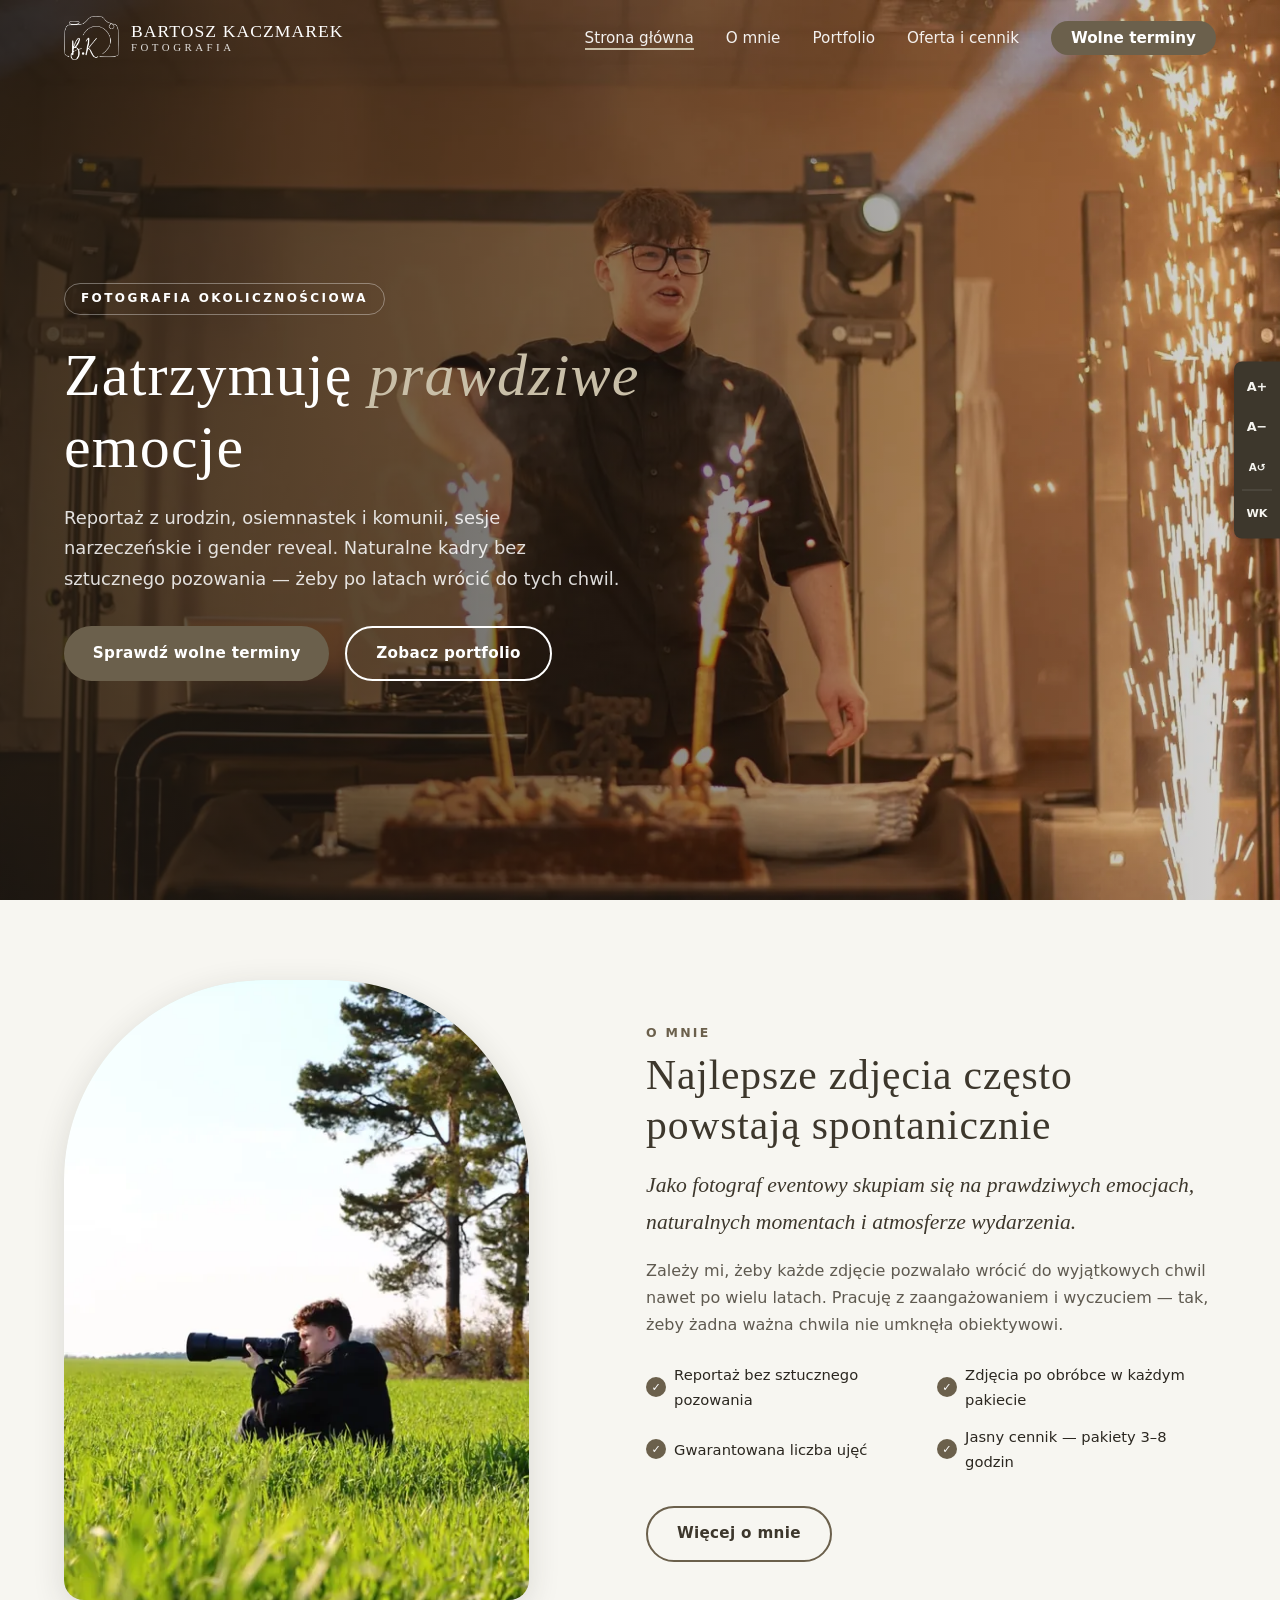
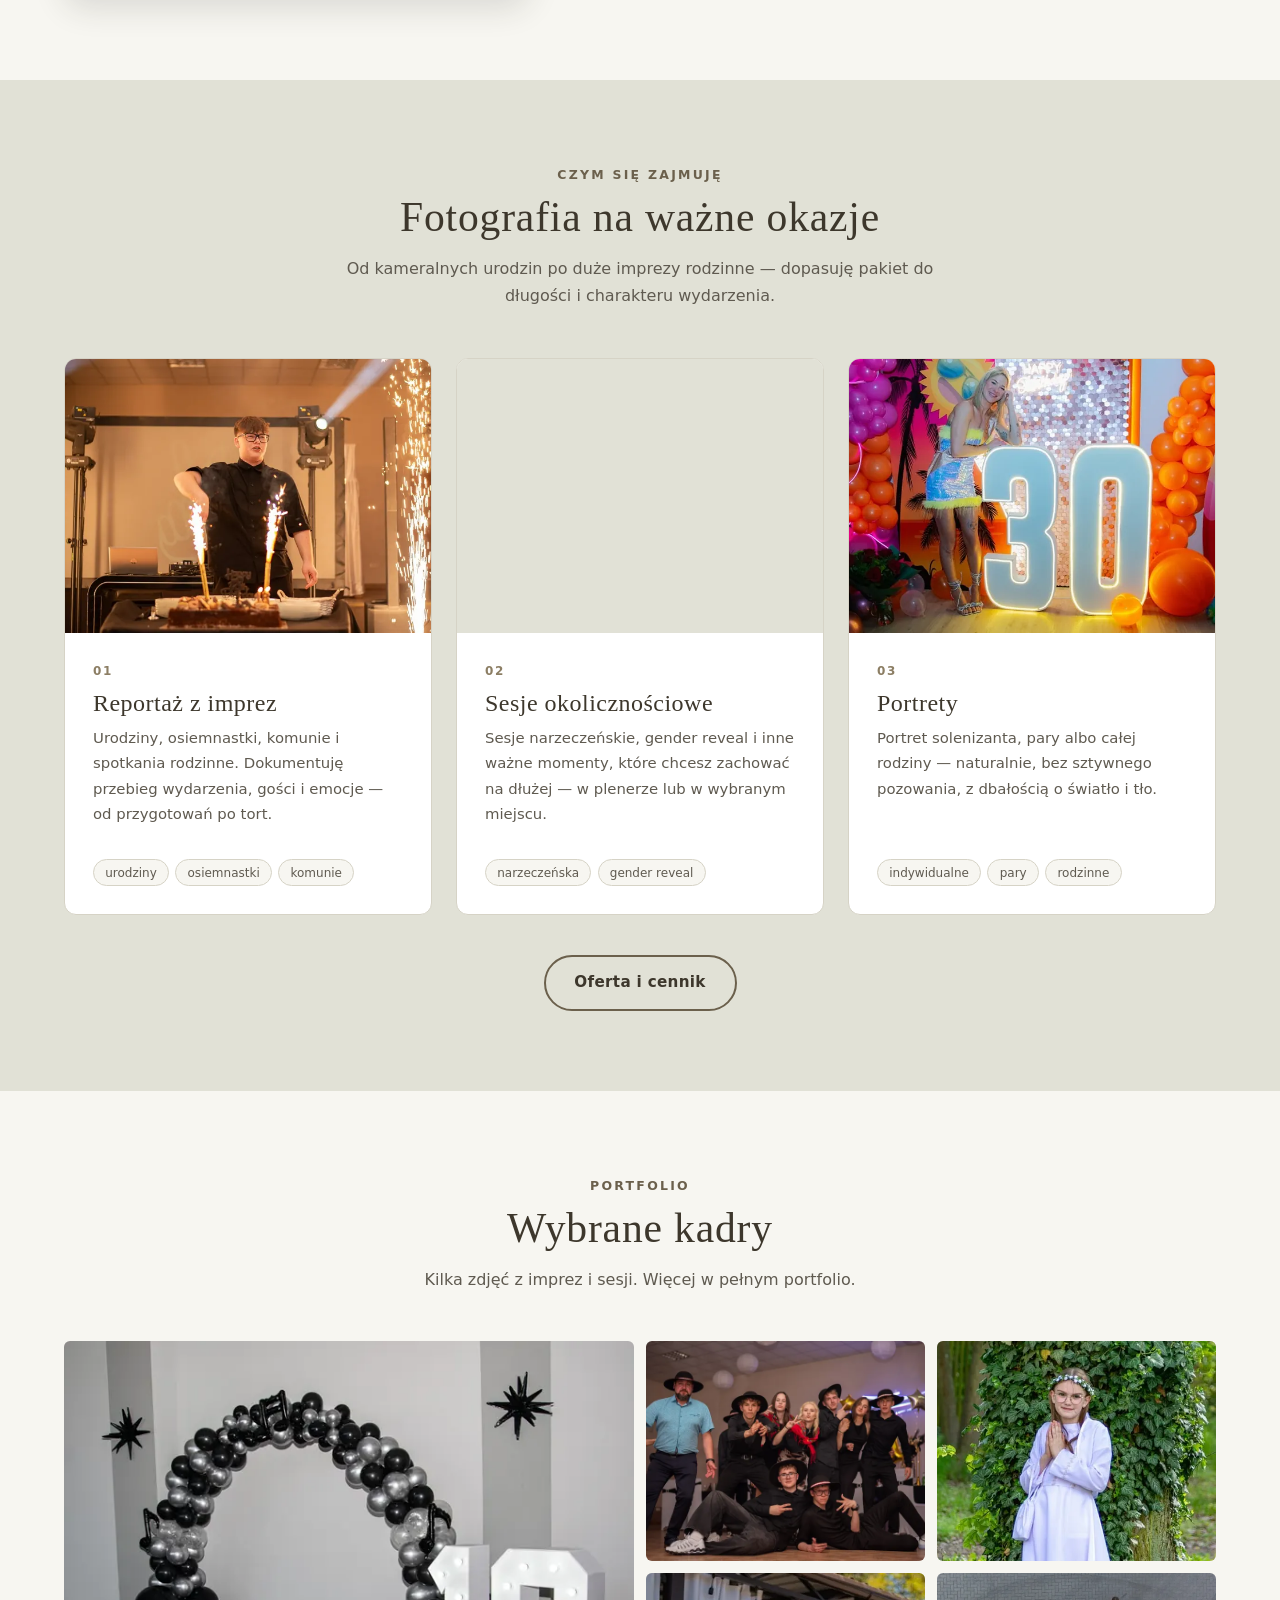
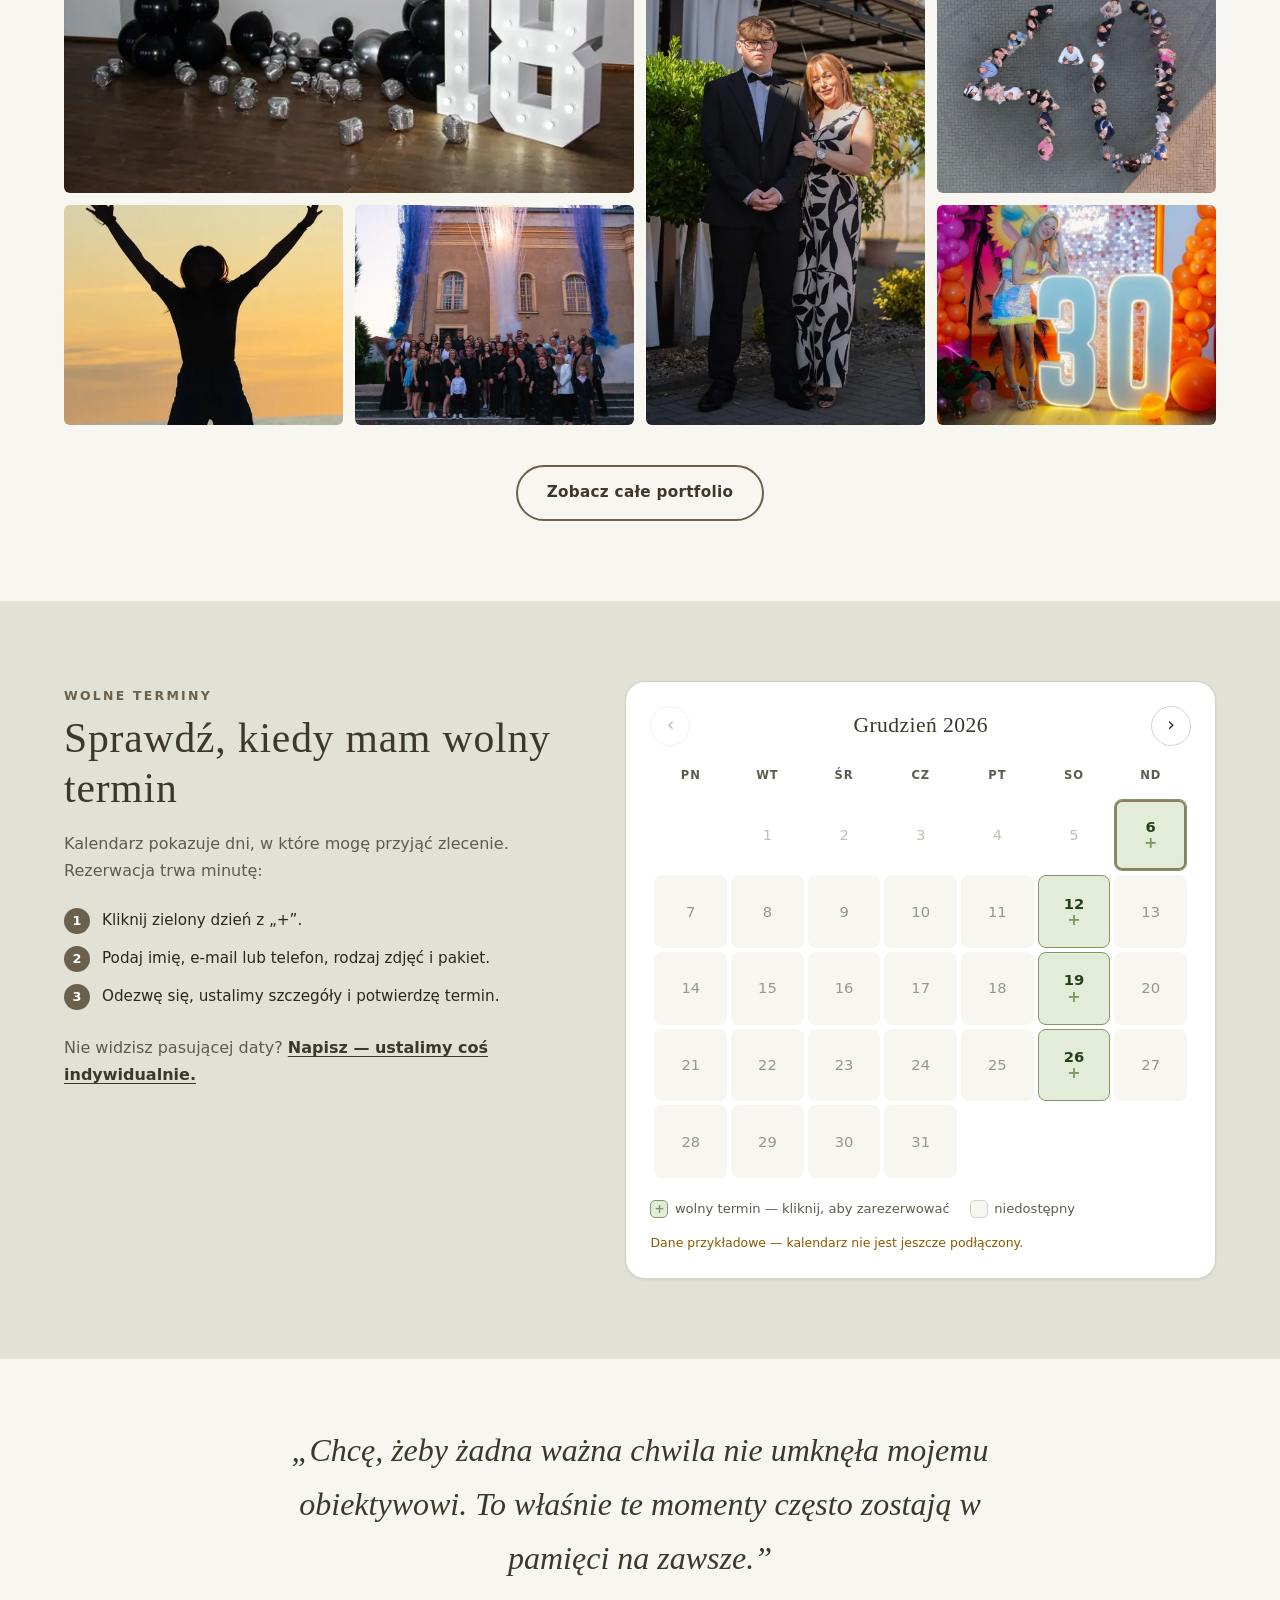
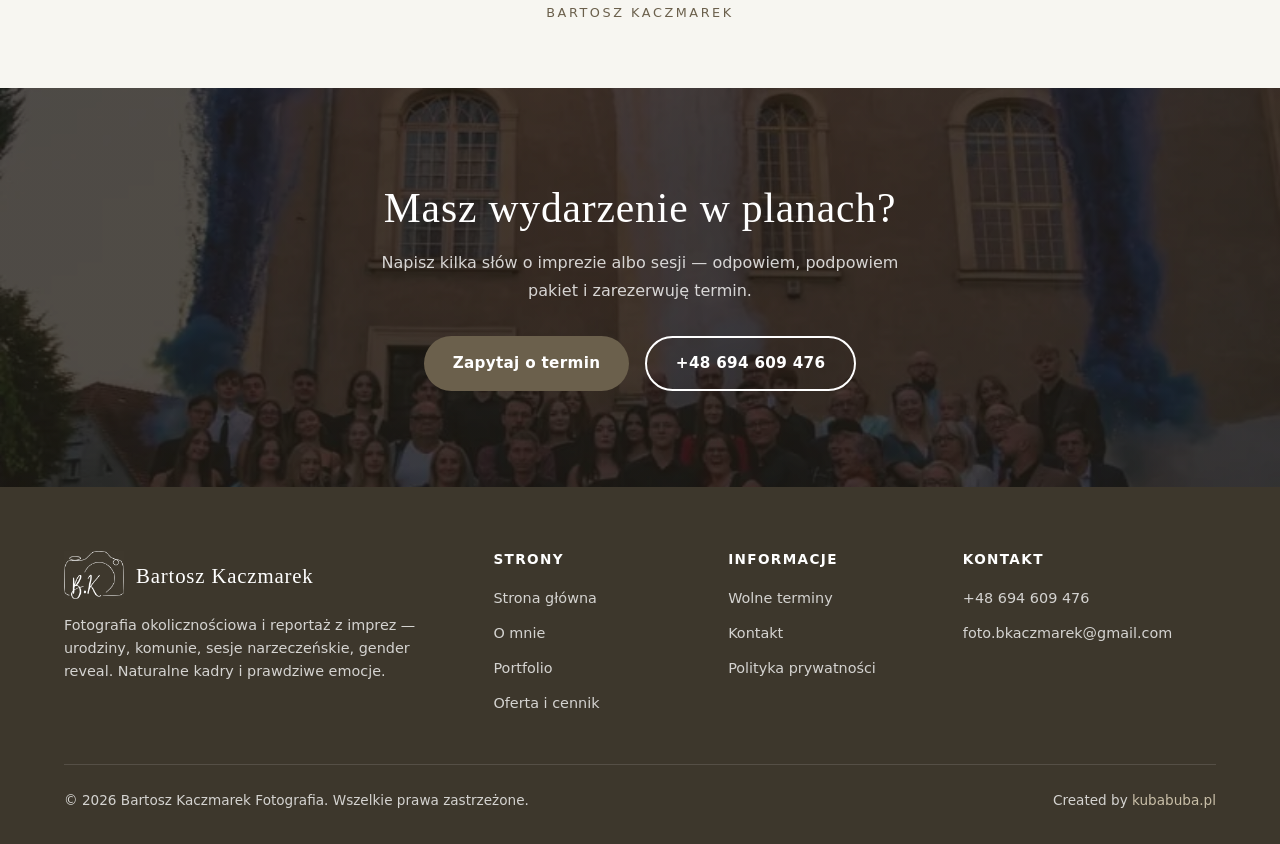
==== index.html @ b48b7364 "feat: strona Bartosz Kaczmarek Fotografia z kalendarzem wolnych terminów - strony: główna, o mnie, p" ====
<!DOCTYPE html>
<html lang="pl">
<head>
  <meta charset="UTF-8">
  <meta name="viewport" content="width=device-width, initial-scale=1.0">
  <title>Bartosz Kaczmarek Fotografia — reportaż z imprez i sesje okolicznościowe</title>
  <meta name="description" content="Fotograf eventowy: reportaż z urodzin, osiemnastek i komunii, sesje narzeczeńskie i gender reveal. Sprawdź wolne terminy i zarezerwuj online.">
  <meta property="og:title" content="Bartosz Kaczmarek Fotografia">
  <meta property="og:description" content="Reportaż z imprez okolicznościowych i sesje zdjęciowe. Naturalne kadry i prawdziwe emocje.">
  <meta property="og:type" content="website">
  <meta property="og:locale" content="pl_PL">
  <!-- TODO po ustaleniu domeny: og:url, og:image (adres bezwzględny do assets/img/og-image.jpg), canonical -->
  <meta name="theme-color" content="#3d372c">
  <link rel="icon" type="image/png" href="favicon.png">
  <link rel="apple-touch-icon" href="apple-touch-icon.png">
  <link rel="preload" as="image" href="assets/img/hero.webp" fetchpriority="high">
  <link rel="stylesheet" href="assets/css/style.css">
  <script type="application/ld+json">
  {
    "@context": "https://schema.org",
    "@type": "LocalBusiness",
    "name": "Bartosz Kaczmarek Fotografia",
    "description": "Fotografia okolicznościowa: reportaż z imprez (urodziny, osiemnastki, komunie), sesje narzeczeńskie, gender reveal, portrety.",
    "telephone": "+48694609476",
    "email": "foto.bkaczmarek@gmail.com",
    "priceRange": "300–850 zł",
    "currenciesAccepted": "PLN"
  }
  </script>
</head>
<body data-page="home">

  <!-- Header (injected by components.js) -->
  <div id="header-placeholder"></div>

  <main id="main">

    <!-- ── HERO ──────────────────────────────────────────── -->
    <section id="hero">
      <div class="hero-bg">
        <img src="assets/img/hero.webp" alt="" width="1599" height="1067" fetchpriority="high">
      </div>
      <div class="container">
        <div class="hero-inner">
          <span class="hero-label">Fotografia okolicznościowa</span>
          <h1>Zatrzymuję <em>prawdziwe</em> emocje</h1>
          <p>Reportaż z urodzin, osiemnastek i komunii, sesje narzeczeńskie i gender reveal. Naturalne kadry bez sztucznego pozowania — żeby po latach wrócić do tych chwil.</p>
          <div class="hero-actions">
            <a href="#terminy" class="btn btn-primary">Sprawdź wolne terminy</a>
            <a href="portfolio.html" class="btn btn-outline">Zobacz portfolio</a>
          </div>
        </div>
      </div>
    </section>

    <!-- ── ABOUT PREVIEW ─────────────────────────────────── -->
    <section id="about-preview">
      <div class="container">
        <div class="about-grid">
          <div class="about-image reveal-left">
            <img src="assets/img/portfolio/fotograf-w-plenerze-sm.webp" alt="Fotograf z aparatem podczas zdjęć w plenerze" width="480" height="720" loading="lazy">
          </div>
          <div class="about-content reveal-right">
            <span class="label">O mnie</span>
            <h2>Najlepsze zdjęcia często powstają spontanicznie</h2>
            <p class="lead">Jako fotograf eventowy skupiam się na prawdziwych emocjach, naturalnych momentach i atmosferze wydarzenia.</p>
            <p>Zależy mi, żeby każde zdjęcie pozwalało wrócić do wyjątkowych chwil nawet po wielu latach. Pracuję z zaangażowaniem i wyczuciem — tak, żeby żadna ważna chwila nie umknęła obiektywowi.</p>
            <div class="about-features">
              <span class="about-feature">Reportaż bez sztucznego pozowania</span>
              <span class="about-feature">Zdjęcia po obróbce w każdym pakiecie</span>
              <span class="about-feature">Gwarantowana liczba ujęć</span>
              <span class="about-feature">Jasny cennik — pakiety 3–8 godzin</span>
            </div>
            <a href="o-mnie.html" class="btn btn-outline-dark">Więcej o mnie</a>
          </div>
        </div>
      </div>
    </section>

    <!-- ── SERVICES ──────────────────────────────────────── -->
    <section id="services-preview" class="alt">
      <div class="container">
        <div class="section-header reveal">
          <span class="label">Czym się zajmuję</span>
          <h2>Fotografia na ważne okazje</h2>
          <p>Od kameralnych urodzin po duże imprezy rodzinne — dopasuję pakiet do długości i charakteru wydarzenia.</p>
        </div>
        <div class="services-grid">
          <article class="service-card reveal" data-delay="0">
            <div class="service-photo"><img src="assets/img/portfolio/tort-fontanny-sm.webp" alt="Wniesienie tortu z zimnymi ogniami podczas przyjęcia" width="720" height="480" loading="lazy"></div>
            <div class="service-body">
              <div class="service-num">01</div>
              <h3>Reportaż z imprez</h3>
              <p>Urodziny, osiemnastki, komunie i spotkania rodzinne. Dokumentuję przebieg wydarzenia, gości i emocje — od przygotowań po tort.</p>
              <ul class="service-tags"><li>urodziny</li><li>osiemnastki</li><li>komunie</li></ul>
            </div>
          </article>
          <article class="service-card reveal" data-delay="100">
            <!-- TODO: zdjęcie do „Sesji okolicznościowych” — Kuba poprosi Bartka o inne ujęcie -->
            <div class="service-photo service-photo--empty" aria-hidden="true"></div>
            <div class="service-body">
              <div class="service-num">02</div>
              <h3>Sesje okolicznościowe</h3>
              <p>Sesje narzeczeńskie, gender reveal i inne ważne momenty, które chcesz zachować na dłużej — w plenerze lub w wybranym miejscu.</p>
              <ul class="service-tags"><li>narzeczeńska</li><li>gender reveal</li></ul>
            </div>
          </article>
          <article class="service-card reveal" data-delay="200">
            <div class="service-photo"><img src="assets/img/portfolio/trzydziestka-portret-sm.webp" alt="Kobieta pozuje przy dekoracji z napisem 30" width="720" height="480" loading="lazy"></div>
            <div class="service-body">
              <div class="service-num">03</div>
              <h3>Portrety</h3>
              <p>Portret solenizanta, pary albo całej rodziny — naturalnie, bez sztywnego pozowania, z dbałością o światło i tło.</p>
              <ul class="service-tags"><li>indywidualne</li><li>pary</li><li>rodzinne</li></ul>
            </div>
          </article>
        </div>
        <div style="text-align:center; margin-top:2.5rem;">
          <a href="oferta.html" class="btn btn-outline-dark">Oferta i cennik</a>
        </div>
      </div>
    </section>

    <!-- ── PORTFOLIO PREVIEW ─────────────────────────────── -->
    <section id="portfolio-preview">
      <div class="container">
        <div class="section-header reveal">
          <span class="label">Portfolio</span>
          <h2>Wybrane kadry</h2>
          <p>Kilka zdjęć z imprez i sesji. Więcej w pełnym portfolio.</p>
        </div>
        <div class="portfolio-mosaic reveal">
          <a href="portfolio.html#wydarzenia"><img src="assets/img/portfolio/osiemnastka-dekoracje-sm.webp" alt="Dekoracja balonowa i podświetlany napis 18 na osiemnastce" width="720" height="480" loading="lazy"></a>
          <a href="portfolio.html#wydarzenia"><img src="assets/img/portfolio/impreza-tematyczna-sm.webp" alt="Goście w kapeluszach na imprezie tematycznej" width="720" height="480" loading="lazy"></a>
          <a href="portfolio.html#portrety"><img src="assets/img/portfolio/komunia-portret-sm.webp" alt="Dziewczynka w stroju komunijnym na tle bluszczu" width="480" height="720" loading="lazy" class="img-top"></a>
          <a href="portfolio.html#portrety"><img src="assets/img/portfolio/para-portret-sm.webp" alt="Para w eleganckich strojach" width="481" height="720" loading="lazy" class="img-top"></a>
          <a href="portfolio.html#z-gory"><img src="assets/img/portfolio/czterdziestka-z-gory-sm.webp" alt="Goście ułożeni w liczbę 40, zdjęcie z góry" width="720" height="576" loading="lazy"></a>
          <a href="portfolio.html#plener"><img src="assets/img/portfolio/plener-zachod-slonca-sm.webp" alt="Sylwetka na plaży o zachodzie słońca" width="480" height="720" loading="lazy" class="img-top"></a>
          <a href="portfolio.html#wydarzenia"><img src="assets/img/portfolio/zdjecie-grupowe-sm.webp" alt="Zdjęcie grupowe gości przed budynkiem" width="720" height="576" loading="lazy"></a>
          <a href="portfolio.html#portrety"><img src="assets/img/portfolio/trzydziestka-portret-sm.webp" alt="Solenizantka przy dekoracji z napisem 30" width="720" height="480" loading="lazy"></a>
        </div>
        <div style="text-align:center; margin-top:2.5rem;">
          <a href="portfolio.html" class="btn btn-outline-dark">Zobacz całe portfolio</a>
        </div>
      </div>
    </section>

    <!-- ── AVAILABILITY ──────────────────────────────────── -->
    <section id="terminy" class="alt">
      <div class="container">
        <div class="availability-grid">
          <div class="availability-info reveal-left">
            <span class="label">Wolne terminy</span>
            <h2>Sprawdź, kiedy mam wolny termin</h2>
            <p>Kalendarz pokazuje dni, w które mogę przyjąć zlecenie. Rezerwacja trwa minutę:</p>
            <ol class="availability-steps">
              <li>Kliknij zielony dzień z&nbsp;„+”.</li>
              <li>Podaj imię, e-mail lub telefon, rodzaj zdjęć i pakiet.</li>
              <li>Odezwę się, ustalimy szczegóły i potwierdzę termin.</li>
            </ol>
            <p>Nie widzisz pasującej daty? <a href="kontakt.html" data-booking class="text-link">Napisz — ustalimy coś indywidualnie.</a></p>
          </div>
          <div class="cal reveal-right" data-availability></div>
        </div>
      </div>
    </section>

    <!-- ── QUOTE ─────────────────────────────────────────── -->
    <section class="quote-band">
      <div class="container reveal">
        <blockquote>„Chcę, żeby żadna ważna chwila nie umknęła mojemu obiektywowi. To właśnie te momenty często zostają w pamięci na zawsze.”</blockquote>
        <cite>Bartosz Kaczmarek</cite>
      </div>
    </section>

    <!-- ── CTA ────────────────────────────────────────────── -->
    <section id="cta">
      <div class="container">
        <h2 class="reveal">Masz wydarzenie w planach?</h2>
        <p class="reveal">Napisz kilka słów o imprezie albo sesji — odpowiem, podpowiem pakiet i zarezerwuję termin.</p>
        <div class="cta-actions reveal">
          <a href="kontakt.html" class="btn btn-primary" data-booking>Zapytaj o termin</a>
          <a href="tel:+48694609476" class="btn btn-outline">+48 694 609 476</a>
        </div>
      </div>
    </section>

  </main>

  <!-- Footer (injected by components.js) -->
  <div id="footer-placeholder"></div>

  <script src="assets/js/components.js"></script>
  <script src="assets/js/main.js"></script>
  <script src="assets/js/calendar.js"></script>
  <script src="assets/js/booking.js"></script>
</body>
</html>
---- assets/css/style.css ----
/* ============================================================
   BARTOSZ KACZMAREK FOTOGRAFIA — Main Stylesheet
   Układ header/footer jak w Filar; kolory z logo (len + taupe)
   ============================================================ */

/* ── Custom Properties ───────────────────────────────────── */
:root {
  /* Brand colours (z logo: tło #E1E1D6, linia #8C7E64) */
  --color-primary:      #6b604c;
  --color-primary-dark: #3d372c;
  --color-accent:       #8c7e64;
  --color-accent-light: #c9bfa8;
  --color-text:         #2b2720;
  --color-text-light:   #5f5a50;
  --color-bg:           #f7f6f1;
  --color-bg-alt:       #e1e1d6;
  --color-border:       #d6d3c6;
  --color-white:        #ffffff;

  /* Calendar states */
  --cal-free:    #e3ecd9;
  --cal-free-bd: #7d9a62;

  /* Typography — bez zewnętrznych fontów */
  /* Tylko kroje z pełnymi polskimi znakami (Bodoni MT/Didot ich nie mają — litery z ogonkami
     wypadały z innego fontu). Palatino: Windows/macOS, dalej Georgia i systemowy szeryfowy. */
  --font-heading: 'Palatino Linotype', Palatino, 'Book Antiqua', Georgia, 'Noto Serif', serif;
  --font-body:    'Segoe UI', system-ui, -apple-system, sans-serif;
  --font-size-base: 1rem;
  --line-height:    1.7;

  /* Spacing */
  --section-pad: 5rem 0;
  --container-max: 1200px;
  --container-pad: 0 1.5rem;

  /* Shadows */
  --shadow-sm: 0 1px 3px rgba(43,39,32,.08);
  --shadow-md: 0 4px 16px rgba(43,39,32,.10);
  --shadow-lg: 0 8px 32px rgba(43,39,32,.14);

  /* Radius */
  --radius-sm: 6px;
  --radius-md: 12px;
  --radius-lg: 20px;

  /* Transitions */
  --transition: 0.25s ease;
}

/* ── Reset ───────────────────────────────────────────────── */
*, *::before, *::after { box-sizing: border-box; margin: 0; padding: 0; }

html { scroll-behavior: smooth; font-size: 16px; }

body {
  font-family: var(--font-body);
  font-size: var(--font-size-base);
  line-height: var(--line-height);
  color: var(--color-text);
  background: var(--color-bg);
  overflow-x: hidden;
}

/* Animacje wejścia (reveal-left/right) nie mogą poszerzać strony na telefonach */
main { overflow-x: clip; }

img { max-width: 100%; height: auto; display: block; }
a { color: inherit; text-decoration: none; }
ul, ol { list-style: none; }
button { cursor: pointer; border: none; background: none; font: inherit; color: inherit; }
input, textarea, select { font: inherit; }

:focus-visible { outline: 3px solid var(--color-accent); outline-offset: 3px; }

.skip-link {
  position: absolute; left: 1rem; top: -100px; z-index: 2000;
  background: var(--color-primary-dark); color: var(--color-white);
  padding: .5rem 1rem; border-radius: var(--radius-sm);
}
.skip-link:focus { top: 1rem; }

/* ── Typography ──────────────────────────────────────────── */
h1, h2, h3, h4, h5, h6 {
  font-family: var(--font-heading);
  line-height: 1.2;
  color: var(--color-primary-dark);
  font-weight: 500;
  letter-spacing: .02em;
}

h1 { font-size: clamp(2.1rem, 5.5vw, 3.75rem); }
h2 { font-size: clamp(1.7rem, 3.8vw, 2.6rem); }
h3 { font-size: clamp(1.2rem, 2.5vw, 1.5rem); }
h4 { font-size: 1.1rem; }

p { margin-bottom: 1rem; }
p:last-child { margin-bottom: 0; }

/* ── Container ───────────────────────────────────────────── */
.container {
  max-width: var(--container-max);
  width: 100%;
  margin: 0 auto;
  padding: var(--container-pad);
}

/* ── Section ─────────────────────────────────────────────── */
section { padding: var(--section-pad); }
section.alt { background: var(--color-bg-alt); }

.section-header {
  text-align: center;
  margin-bottom: 3rem;
}
.label,
.section-header .label {
  display: inline-block;
  font-size: .78rem;
  font-weight: 700;
  letter-spacing: .18em;
  text-transform: uppercase;
  color: var(--color-primary);
  margin-bottom: .5rem;
}
.section-header h2 { margin-bottom: .75rem; }
.section-header p {
  max-width: 620px;
  margin: 0 auto;
  color: var(--color-text-light);
}

/* ── Buttons ─────────────────────────────────────────────── */
.btn {
  display: inline-flex;
  align-items: center;
  gap: .5rem;
  padding: .8rem 1.8rem;
  border-radius: 50px;
  font-weight: 600;
  font-size: .95rem;
  letter-spacing: .02em;
  transition: background var(--transition), color var(--transition),
              transform var(--transition), box-shadow var(--transition);
}
.btn:hover { transform: translateY(-2px); box-shadow: var(--shadow-md); }
.btn:active { transform: translateY(0); }

.btn-primary {
  background: var(--color-primary);
  color: var(--color-white);
}
.btn-primary:hover { background: var(--color-primary-dark); }

.btn-outline {
  background: transparent;
  color: var(--color-white);
  border: 2px solid var(--color-white);
}
.btn-outline:hover {
  background: var(--color-white);
  color: var(--color-primary-dark);
}

.btn-outline-dark {
  background: transparent;
  color: var(--color-primary-dark);
  border: 2px solid var(--color-primary);
}
.btn-outline-dark:hover {
  background: var(--color-primary);
  color: var(--color-white);
}

/* ── Navigation ──────────────────────────────────────────── */
#navbar {
  position: fixed;
  top: 0; left: 0; right: 0;
  z-index: 1000;
  background: transparent;
  transition: background var(--transition), box-shadow var(--transition), padding var(--transition);
  padding: 1rem 0;
}
#navbar.scrolled {
  background: var(--color-bg);
  box-shadow: var(--shadow-sm);
  padding: .5rem 0;
}

.nav-inner {
  display: flex;
  align-items: center;
  justify-content: space-between;
  gap: 1rem;
}

.nav-logo {
  display: flex;
  align-items: center;
  gap: .75rem;
  color: var(--color-white);
  transition: color var(--transition);
}
.nav-logo img { height: 44px; width: auto; }
.nav-logo .logo-dark { display: none; }
#navbar.scrolled .nav-logo .logo-dark { display: block; }
#navbar.scrolled .nav-logo .logo-light { display: none; }
.nav-logo-text {
  display: flex;
  flex-direction: column;
  line-height: 1.1;
  font-family: var(--font-heading);
}
.nav-logo-text strong { font-weight: 500; font-size: 1.1rem; letter-spacing: .06em; text-transform: uppercase; }
.nav-logo-text span { font-size: .68rem; letter-spacing: .32em; text-transform: uppercase; opacity: .85; }
#navbar.scrolled .nav-logo { color: var(--color-primary-dark); }

.nav-links {
  display: flex;
  align-items: center;
  gap: 2rem;
}
.nav-links a {
  font-weight: 500;
  font-size: .95rem;
  color: rgba(255,255,255,.92);
  transition: color var(--transition);
  position: relative;
}
.nav-links a::after {
  content: '';
  position: absolute;
  bottom: -3px; left: 0;
  width: 0; height: 2px;
  background: var(--color-accent-light);
  transition: width var(--transition);
}
.nav-links a:hover::after,
.nav-links a.active::after { width: 100%; }
.nav-links a:hover { color: var(--color-white); }
#navbar.scrolled .nav-links a { color: var(--color-text); }
#navbar.scrolled .nav-links a::after { background: var(--color-accent); }
#navbar.scrolled .nav-links a:hover { color: var(--color-primary-dark); }

.nav-cta {
  background: var(--color-primary) !important;
  color: var(--color-white) !important;
  padding: .5rem 1.25rem;
  border-radius: 50px;
  font-weight: 700 !important;
  transition: background var(--transition) !important;
}
.nav-cta:hover { background: var(--color-primary-dark) !important; }
.nav-cta::after { display: none !important; }

.hamburger {
  display: none;
  flex-direction: column;
  gap: 5px;
  padding: .25rem;
  position: relative;
  z-index: 2;
}
.hamburger span {
  display: block;
  width: 24px; height: 2px;
  background: var(--color-white);
  border-radius: 2px;
  transition: transform var(--transition), opacity var(--transition);
}
#navbar.scrolled .hamburger span { background: var(--color-primary-dark); }
.hamburger.open span { background: var(--color-white) !important; }

.hamburger.open span:nth-child(1) { transform: translateY(7px) rotate(45deg); }
.hamburger.open span:nth-child(2) { opacity: 0; }
.hamburger.open span:nth-child(3) { transform: translateY(-7px) rotate(-45deg); }

/* Strony bez dużego zdjęcia w hero — od razu jasny pasek */
body.nav-solid #navbar { background: var(--color-bg); box-shadow: var(--shadow-sm); }
body.nav-solid .nav-logo { color: var(--color-primary-dark); }
body.nav-solid .nav-logo .logo-dark { display: block; }
body.nav-solid .nav-logo .logo-light { display: none; }
body.nav-solid .nav-links a { color: var(--color-text); }
body.nav-solid .hamburger span { background: var(--color-primary-dark); }

/* ── Footer ──────────────────────────────────────────────── */
#footer {
  background: var(--color-primary-dark);
  color: rgba(255,255,255,.78);
  padding: 4rem 0 2rem;
}
.footer-grid {
  display: grid;
  grid-template-columns: 2fr 1fr 1fr 1.3fr;
  gap: 2.5rem;
  margin-bottom: 3rem;
}
.footer-brand .logo {
  display: flex;
  align-items: center;
  gap: .75rem;
  font-family: var(--font-heading);
  font-size: 1.3rem;
  color: var(--color-white);
  margin-bottom: .9rem;
  letter-spacing: .04em;
}
.footer-brand .logo img { height: 48px; width: auto; }
.footer-brand p { font-size: .9rem; line-height: 1.6; }

.footer-col h4 {
  font-family: var(--font-body);
  color: var(--color-white);
  font-size: .85rem;
  font-weight: 700;
  letter-spacing: .1em;
  text-transform: uppercase;
  margin-bottom: 1rem;
}
.footer-col ul { display: flex; flex-direction: column; gap: .5rem; }
.footer-col ul a {
  font-size: .9rem;
  transition: color var(--transition);
  word-break: break-word;
}
.footer-col ul a:hover { color: var(--color-white); text-decoration: underline; }

.footer-bottom {
  border-top: 1px solid rgba(255,255,255,.12);
  padding-top: 1.5rem;
  display: flex;
  justify-content: space-between;
  align-items: center;
  font-size: .85rem;
  flex-wrap: wrap;
  gap: .5rem;
}
.footer-bottom p { margin: 0; }
.footer-bottom a { color: var(--color-accent-light); }
.footer-bottom a:hover { color: var(--color-white); }

/* ── Hero (zdjęcie na pełną szerokość) ───────────────────── */
#hero {
  min-height: 100vh;
  min-height: 100svh;
  display: flex;
  align-items: center;
  position: relative;
  overflow: hidden;
  color: var(--color-white);
  background: var(--color-primary-dark);
}
.hero-bg {
  position: absolute;
  inset: 0;
}
.hero-bg img {
  width: 100%; height: 100%;
  object-fit: cover;
  object-position: center 40%;
}
#hero::after {
  content: '';
  position: absolute;
  inset: 0;
  background: linear-gradient(90deg, rgba(30,26,20,.82) 0%, rgba(30,26,20,.55) 45%, rgba(30,26,20,.15) 100%);
}
.hero-inner {
  position: relative;
  z-index: 1;
  max-width: 680px;
  padding-top: 4rem;
}
.hero-label {
  display: inline-block;
  border: 1px solid rgba(255,255,255,.35);
  border-radius: 50px;
  padding: .3rem 1rem;
  font-size: .75rem;
  font-weight: 600;
  letter-spacing: .2em;
  text-transform: uppercase;
  margin-bottom: 1.5rem;
}
#hero h1 {
  color: var(--color-white);
  margin-bottom: 1.25rem;
}
#hero h1 em {
  font-style: italic;
  color: var(--color-accent-light);
}
#hero p {
  font-size: 1.12rem;
  color: rgba(255,255,255,.85);
  max-width: 560px;
  margin-bottom: 2rem;
}
.hero-actions { display: flex; gap: 1rem; flex-wrap: wrap; }

/* ── About (preview) ─────────────────────────────────────── */
.about-grid {
  display: grid;
  grid-template-columns: 1fr 1.1fr;
  gap: 4rem;
  align-items: center;
}
.about-image {
  border-radius: 200px 200px var(--radius-lg) var(--radius-lg);
  overflow: hidden;
  box-shadow: var(--shadow-lg);
  aspect-ratio: 3/4;
  max-height: 620px;
  background: var(--color-bg-alt);
}
.about-image img {
  width: 100%; height: 100%;
  object-fit: cover;
}
.about-content h2 { margin-bottom: 1rem; }
.about-content p { color: var(--color-text-light); }
.about-content .lead {
  font-family: var(--font-heading);
  font-size: 1.35rem;
  font-style: italic;
  color: var(--color-primary-dark);
}

.about-features {
  display: grid;
  grid-template-columns: 1fr 1fr;
  gap: .75rem;
  margin: 1.5rem 0 2rem;
}
.about-feature {
  display: flex;
  align-items: center;
  gap: .5rem;
  font-size: .92rem;
  font-weight: 500;
}
.about-feature::before {
  content: '✓';
  display: flex;
  align-items: center;
  justify-content: center;
  width: 20px; height: 20px;
  background: var(--color-primary);
  color: var(--color-white);
  border-radius: 50%;
  font-size: .7rem;
  font-weight: 800;
  flex-shrink: 0;
}

/* ── Services ────────────────────────────────────────────── */
.services-grid {
  display: grid;
  grid-template-columns: repeat(3, 1fr);
  gap: 1.5rem;
}
.service-card {
  background: var(--color-white);
  border: 1px solid var(--color-border);
  border-radius: var(--radius-md);
  overflow: hidden;
  transition: transform var(--transition), box-shadow var(--transition);
  display: flex;
  flex-direction: column;
}
.service-card:hover { transform: translateY(-6px); box-shadow: var(--shadow-lg); }
.service-photo {
  aspect-ratio: 4/3;
  overflow: hidden;
  background: var(--color-bg-alt);
}
.service-photo img { width: 100%; height: 100%; object-fit: cover; transition: transform .5s ease; }
.service-card:hover .service-photo img { transform: scale(1.05); }
.service-photo--empty { background: var(--color-bg-alt); }

/* Zdjęcia pionowe w przyciętych kaflach — kadr od góry, żeby nie ucinać głów */
img.img-top { object-position: center 8%; }
.service-body { padding: 1.75rem; display: flex; flex-direction: column; flex: 1; }
.service-num {
  font-size: .75rem;
  font-weight: 800;
  color: var(--color-accent);
  letter-spacing: .14em;
  margin-bottom: .5rem;
}
.service-card h3 { margin-bottom: .5rem; }
.service-card p { color: var(--color-text-light); font-size: .93rem; }
.service-tags {
  display: flex; flex-wrap: wrap; gap: .4rem;
  margin-top: auto; padding-top: 1rem;
}
.service-tags li {
  font-size: .75rem;
  background: var(--color-bg);
  border: 1px solid var(--color-border);
  border-radius: 50px;
  padding: .15rem .7rem;
  color: var(--color-text-light);
}

/* ── Portfolio preview (strona główna) ───────────────────── */
.portfolio-mosaic {
  display: grid;
  grid-template-columns: repeat(4, 1fr);
  grid-auto-rows: 220px;
  gap: .75rem;
}
.portfolio-mosaic a {
  position: relative;
  overflow: hidden;
  border-radius: var(--radius-sm);
  background: var(--color-bg-alt);
}
.portfolio-mosaic a:nth-child(1) { grid-column: span 2; grid-row: span 2; }
.portfolio-mosaic a:nth-child(4) { grid-row: span 2; }
.portfolio-mosaic img {
  width: 100%; height: 100%;
  object-fit: cover;
  transition: transform .5s ease, filter .5s ease;
}
.portfolio-mosaic a:hover img { transform: scale(1.05); filter: brightness(.85); }

/* ── Gallery (portfolio.html) ────────────────────────────── */
.gallery-filters {
  display: flex;
  flex-wrap: wrap;
  justify-content: center;
  gap: .5rem;
  margin-bottom: 2.5rem;
}
.gallery-filters button {
  padding: .5rem 1.2rem;
  border-radius: 50px;
  border: 1.5px solid var(--color-border);
  background: var(--color-white);
  font-size: .9rem;
  font-weight: 500;
  color: var(--color-text);
  transition: background var(--transition), color var(--transition), border-color var(--transition);
}
.gallery-filters button:hover { border-color: var(--color-primary); }
.gallery-filters button[aria-pressed="true"] {
  background: var(--color-primary);
  border-color: var(--color-primary);
  color: var(--color-white);
}
.gallery-filters .count { opacity: .7; font-size: .8em; margin-left: .25rem; }

.gallery {
  columns: 3 300px;
  column-gap: 1rem;
}
.gallery-item {
  break-inside: avoid;
  margin-bottom: 1rem;
  position: relative;
  border-radius: var(--radius-sm);
  overflow: hidden;
  background: var(--color-bg-alt);
}
.gallery-item[hidden] { display: none; }
.gallery-item button {
  display: block;
  width: 100%;
  padding: 0;
  cursor: zoom-in;
}
.gallery-item img {
  width: 100%;
  transition: transform .5s ease;
}
.gallery-item figcaption {
  position: absolute;
  left: 0; right: 0; bottom: 0;
  padding: 2rem 1rem .8rem;
  background: linear-gradient(transparent, rgba(30,26,20,.75));
  color: var(--color-white);
  font-size: .85rem;
  opacity: 0;
  transform: translateY(8px);
  transition: opacity var(--transition), transform var(--transition);
  pointer-events: none;
}
.gallery-item:hover img { transform: scale(1.04); }
.gallery-item:hover figcaption,
.gallery-item:focus-within figcaption { opacity: 1; transform: none; }
.gallery-item figcaption span {
  display: block;
  font-size: .7rem;
  letter-spacing: .14em;
  text-transform: uppercase;
  color: var(--color-accent-light);
}

/* ── Lightbox ────────────────────────────────────────────── */
.lightbox {
  border: none;
  padding: 0;
  margin: 0;
  width: 100vw;
  height: 100vh;
  max-width: none;
  max-height: none;
  background: rgba(20,18,14,.96);
  color: var(--color-white);
}
.lightbox::backdrop { background: rgba(20,18,14,.96); }
.lightbox[open] {
  display: flex;
  align-items: center;
  justify-content: center;
}
.lightbox figure {
  max-width: 92vw;
  max-height: 88vh;
  display: flex;
  flex-direction: column;
  align-items: center;
  gap: .75rem;
}
.lightbox img {
  max-width: 92vw;
  max-height: 80vh;
  width: auto;
  height: auto;
  object-fit: contain;
  border-radius: 4px;
  box-shadow: 0 10px 40px rgba(0,0,0,.5);
}
.lightbox figcaption { font-size: .9rem; color: rgba(255,255,255,.8); text-align: center; }
.lightbox-btn {
  position: absolute;
  width: 48px; height: 48px;
  border-radius: 50%;
  background: rgba(255,255,255,.1);
  color: var(--color-white);
  font-size: 1.6rem;
  line-height: 1;
  display: flex; align-items: center; justify-content: center;
  transition: background var(--transition);
}
.lightbox-btn:hover { background: rgba(255,255,255,.25); }
.lightbox-close { top: 1rem; right: 1rem; }
.lightbox-prev { left: 1rem; top: 50%; transform: translateY(-50%); }
.lightbox-next { right: 1rem; top: 50%; transform: translateY(-50%); }
.lightbox-counter { position: absolute; top: 1.4rem; left: 1.5rem; font-size: .85rem; color: rgba(255,255,255,.65); }

/* ── Pricing ─────────────────────────────────────────────── */
.pricing-grid {
  display: grid;
  grid-template-columns: repeat(3, 1fr);
  gap: 1.5rem;
  align-items: stretch;
}
.pricing-card {
  border: 1px solid var(--color-border);
  border-radius: var(--radius-md);
  padding: 2.5rem 2rem;
  background: var(--color-white);
  transition: transform var(--transition), box-shadow var(--transition);
  display: flex;
  flex-direction: column;
  text-align: center;
}
.pricing-card:hover { transform: translateY(-6px); box-shadow: var(--shadow-lg); }
.pricing-card.featured {
  background: var(--color-primary-dark);
  color: var(--color-white);
  border-color: transparent;
  box-shadow: var(--shadow-lg);
}
.pricing-card .plan-name {
  font-size: .8rem;
  font-weight: 700;
  letter-spacing: .18em;
  text-transform: uppercase;
  color: var(--color-primary);
  margin-bottom: .5rem;
}
.pricing-card.featured .plan-name { color: var(--color-accent-light); }
.pricing-hours {
  font-family: var(--font-heading);
  font-size: 1.5rem;
  color: var(--color-primary-dark);
  margin-bottom: 1rem;
}
.pricing-card.featured .pricing-hours { color: var(--color-white); }
.pricing-price {
  font-family: var(--font-heading);
  font-size: 2.2rem;
  color: var(--color-primary-dark);
  line-height: 1.1;
  margin-bottom: .25rem;
}
.pricing-card.featured .pricing-price { color: var(--color-white); }
.pricing-price small { font-size: .5em; }
.pricing-note { font-size: .85rem; color: var(--color-text-light); margin-bottom: 1.5rem; }
.pricing-card.featured .pricing-note { color: rgba(255,255,255,.7); }

.pricing-features {
  display: flex;
  flex-direction: column;
  gap: .6rem;
  margin-bottom: 2rem;
  text-align: left;
}
.pricing-features li {
  display: flex;
  align-items: flex-start;
  gap: .5rem;
  font-size: .92rem;
}
.pricing-features li::before {
  content: '✓';
  display: flex;
  align-items: center;
  justify-content: center;
  width: 18px; height: 18px;
  margin-top: .2rem;
  background: var(--color-bg-alt);
  color: var(--color-primary-dark);
  border-radius: 50%;
  font-size: .65rem;
  font-weight: 800;
  flex-shrink: 0;
}
.pricing-card.featured .pricing-features li { color: rgba(255,255,255,.9); }
.pricing-card.featured .pricing-features li::before { background: rgba(255,255,255,.15); color: var(--color-white); }
.pricing-card .btn { margin-top: auto; justify-content: center; }
.pricing-card.featured .btn-outline-dark { color: var(--color-white); border-color: var(--color-white); }
.pricing-card.featured .btn-outline-dark:hover { background: var(--color-white); color: var(--color-primary-dark); }

.pricing-extra {
  margin-top: 2rem;
  padding: 1.25rem 1.5rem;
  border-radius: var(--radius-md);
  background: var(--color-white);
  border: 1px dashed var(--color-accent);
  text-align: center;
  font-size: .95rem;
  color: var(--color-text-light);
}
.pricing-extra strong { color: var(--color-primary-dark); }

/* ── Process ─────────────────────────────────────────────── */
.process-grid {
  display: grid;
  grid-template-columns: repeat(4, 1fr);
  gap: 1.5rem;
  counter-reset: step;
}
.process-step {
  position: relative;
  padding: 1.75rem 1.5rem;
  background: var(--color-white);
  border-radius: var(--radius-md);
  border: 1px solid var(--color-border);
}
.process-step::before {
  counter-increment: step;
  content: '0' counter(step);
  display: block;
  font-family: var(--font-heading);
  font-size: 2.2rem;
  color: var(--color-accent);
  line-height: 1;
  margin-bottom: .75rem;
}
.process-step h3 { font-size: 1.15rem; margin-bottom: .4rem; }
.process-step p { font-size: .9rem; color: var(--color-text-light); }

/* ── Availability calendar ───────────────────────────────── */
.availability-grid {
  display: grid;
  grid-template-columns: 1fr 1.15fr;
  gap: 3rem;
  align-items: start;
}
.availability-info h2 { margin-bottom: 1rem; }
.availability-info p { color: var(--color-text-light); }
.availability-steps { margin: 1.5rem 0; display: grid; gap: .75rem; counter-reset: av; }
.availability-steps li {
  display: flex; gap: .75rem; align-items: flex-start;
  font-size: .95rem; color: var(--color-text);
}
.availability-steps li::before {
  counter-increment: av;
  content: counter(av);
  width: 26px; height: 26px; flex-shrink: 0;
  border-radius: 50%;
  background: var(--color-primary);
  color: var(--color-white);
  font-size: .8rem; font-weight: 700;
  display: flex; align-items: center; justify-content: center;
}

.cal {
  background: var(--color-white);
  border: 1px solid var(--color-border);
  border-radius: var(--radius-lg);
  padding: 1.5rem;
  box-shadow: var(--shadow-sm);
}
.cal-head {
  display: flex;
  align-items: center;
  justify-content: space-between;
  margin-bottom: 1rem;
}
.cal-title {
  font-family: var(--font-heading);
  font-size: 1.35rem;
  color: var(--color-primary-dark);
  text-transform: capitalize;
}
.cal-nav {
  width: 40px; height: 40px;
  border-radius: 50%;
  border: 1.5px solid var(--color-border);
  font-size: 1.2rem;
  display: flex; align-items: center; justify-content: center;
  transition: background var(--transition), border-color var(--transition);
}
.cal-nav:hover:not(:disabled) { border-color: var(--color-primary); background: var(--color-bg); }
.cal-nav:disabled { opacity: .3; cursor: default; }

.cal-table {
  width: 100%;
  border-collapse: separate;
  border-spacing: 4px;
  table-layout: fixed;
}
.cal-table th {
  font-size: .72rem;
  font-weight: 700;
  letter-spacing: .08em;
  text-transform: uppercase;
  color: var(--color-text-light);
  padding-bottom: .35rem;
}
.cal-table td { padding: 0; }
.cal-day {
  width: 100%;
  aspect-ratio: 1;
  min-height: 38px;
  border-radius: 8px;
  display: flex;
  flex-direction: column;
  align-items: center;
  justify-content: center;
  font-size: .92rem;
  font-weight: 500;
  border: 1.5px solid transparent;
  position: relative;
  line-height: 1.1;
}
.cal-day.is-off  { background: var(--color-bg); color: #9b968a; }
.cal-day.is-past { color: #c4bfb3; }
.cal-day.is-free {
  background: var(--cal-free);
  border-color: var(--cal-free-bd);
  color: #24401a;
  font-weight: 700;
  cursor: pointer;
  transition: transform var(--transition), box-shadow var(--transition), background var(--transition);
}
.cal-day.is-free:hover,
.cal-day.is-free:focus-visible {
  background: var(--cal-free-bd);
  color: var(--color-white);
  transform: scale(1.06);
  box-shadow: var(--shadow-md);
}
.cal-plus {
  font-size: 1rem;
  font-weight: 800;
  line-height: 1;
  color: var(--cal-free-bd);
}
.cal-day.is-free:hover .cal-plus,
.cal-day.is-free:focus-visible .cal-plus { color: var(--color-white); }
.cal-day.is-today { box-shadow: inset 0 0 0 2px var(--color-accent); }

.cal-legend {
  display: flex;
  flex-wrap: wrap;
  gap: .5rem 1.25rem;
  margin-top: 1rem;
  font-size: .82rem;
  color: var(--color-text-light);
}
.cal-legend span { display: inline-flex; align-items: center; gap: .4rem; }
.cal-legend i {
  width: 18px; height: 18px; border-radius: 5px;
  display: inline-flex; align-items: center; justify-content: center;
  font-style: normal; font-weight: 800; font-size: .75rem;
  border: 1.5px solid transparent;
}
.cal-legend .lg-free { background: var(--cal-free); border-color: var(--cal-free-bd); color: var(--cal-free-bd); }
.cal-legend .lg-off  { background: var(--color-bg); border-color: var(--color-border); }
.cal-empty { margin-top: .75rem; font-size: .88rem; color: var(--color-text-light); }
.cal-meta { margin-top: .75rem; font-size: .78rem; color: var(--color-text-light); }
.cal-meta.is-demo { color: #8a5a00; }
.cal-error {
  padding: 1rem;
  border-radius: var(--radius-sm);
  background: var(--color-bg);
  color: var(--color-text-light);
  font-size: .9rem;
}
.cal-error a { color: var(--color-primary-dark); font-weight: 600; text-decoration: underline; }

/* ── Modal (formularz zapytania) ─────────────────────────── */
.modal {
  border: none;
  padding: 0;
  margin: auto;
  width: min(640px, calc(100vw - 2rem));
  max-height: calc(100vh - 2rem);
  border-radius: var(--radius-lg);
  background: var(--color-white);
  color: var(--color-text);
  box-shadow: 0 20px 60px rgba(0,0,0,.35);
  overflow: auto;
  overscroll-behavior: contain;
}
.modal::backdrop { background: rgba(30,26,20,.65); backdrop-filter: blur(3px); }
.modal[open] { animation: modal-in .25s ease; }
@keyframes modal-in { from { opacity: 0; transform: translateY(16px); } to { opacity: 1; transform: none; } }
.modal-inner { position: relative; padding: 2.25rem 2.25rem 2rem; }
.modal-close {
  position: absolute; top: .9rem; right: .9rem;
  width: 40px; height: 40px; border-radius: 50%;
  font-size: 1.6rem; line-height: 1;
  color: var(--color-text-light);
  display: flex; align-items: center; justify-content: center;
  transition: background var(--transition);
}
.modal-close:hover { background: var(--color-bg); color: var(--color-text); }
.modal h2 { font-size: clamp(1.5rem, 3vw, 1.9rem); margin-bottom: .5rem; }
.modal-date {
  display: inline-block;
  background: var(--cal-free);
  border: 1.5px solid var(--cal-free-bd);
  color: #24401a;
  font-weight: 700;
  border-radius: 50px;
  padding: .3rem 1rem;
  margin-bottom: .75rem;
}
.modal-date::first-letter { text-transform: uppercase; }
.modal-intro { color: var(--color-text-light); font-size: .93rem; margin-bottom: 1.5rem; }
.modal .form-group { margin-bottom: 1rem; }
.modal .form-hint { margin: -.5rem 0 1rem; }
.modal-success { text-align: center; padding: 1rem 0; }
.modal-success h2:focus { outline: none; }
.modal-success p { color: var(--color-text-light); margin: 1rem auto 1.5rem; max-width: 440px; }
.success-icon {
  width: 64px; height: 64px; margin: 0 auto 1rem;
  border-radius: 50%;
  background: var(--cal-free);
  border: 2px solid var(--cal-free-bd);
  color: var(--cal-free-bd);
  font-size: 1.8rem; font-weight: 800;
  display: flex; align-items: center; justify-content: center;
}
.btn-block { width: 100%; justify-content: center; padding: 1rem; }
.optional { font-weight: 400; color: var(--color-text-light); }
.error-msg.form-group-error { display: none; font-size: .8rem; color: #c53030; margin: -.5rem 0 1rem; }
.error-msg.form-group-error.visible { display: block; }

.visually-hidden {
  position: absolute !important;
  width: 1px; height: 1px;
  padding: 0; margin: -1px;
  overflow: hidden; clip: rect(0 0 0 0);
  white-space: nowrap; border: 0;
}

/* ── FAQ ─────────────────────────────────────────────────── */
.faq-list { max-width: 760px; margin: 0 auto; }
.faq-item {
  border: 1px solid var(--color-border);
  border-radius: var(--radius-md);
  margin-bottom: .75rem;
  overflow: hidden;
}
.faq-question {
  width: 100%;
  display: flex;
  justify-content: space-between;
  align-items: center;
  padding: 1.25rem 1.5rem;
  background: var(--color-white);
  font-weight: 600;
  font-size: .95rem;
  text-align: left;
  gap: 1rem;
  transition: background var(--transition);
}
.faq-question:hover { background: var(--color-bg); }
.faq-question.open { background: var(--color-primary); color: var(--color-white); }

.faq-icon {
  width: 22px; height: 22px;
  border-radius: 50%;
  border: 2px solid currentColor;
  display: flex; align-items: center; justify-content: center;
  flex-shrink: 0;
  font-size: .85rem;
  transition: transform var(--transition);
}
.faq-question.open .faq-icon { transform: rotate(45deg); }

.faq-answer {
  max-height: 0;
  overflow: hidden;
  transition: max-height .35s ease, padding .35s ease;
  padding: 0 1.5rem;
  background: var(--color-white);
  color: var(--color-text-light);
  font-size: .95rem;
}
.faq-answer.open {
  max-height: 400px;
  padding: 1rem 1.5rem 1.25rem;
}

/* ── Quote ───────────────────────────────────────────────── */
.quote-band {
  text-align: center;
  padding: 4rem 0;
}
.quote-band blockquote {
  font-family: var(--font-heading);
  font-size: clamp(1.4rem, 3vw, 2rem);
  font-style: italic;
  color: var(--color-primary-dark);
  max-width: 760px;
  margin: 0 auto;
}
.quote-band cite {
  display: block;
  margin-top: 1rem;
  font-style: normal;
  font-size: .8rem;
  letter-spacing: .2em;
  text-transform: uppercase;
  color: var(--color-primary);
}

/* ── CTA Banner ──────────────────────────────────────────── */
#cta {
  background:
    linear-gradient(rgba(30,26,20,.78), rgba(30,26,20,.78)),
    url('../img/portfolio/zdjecie-grupowe.webp') center / cover no-repeat;
  color: var(--color-white);
  padding: 6rem 0;
  text-align: center;
}
#cta h2 { color: var(--color-white); margin-bottom: 1rem; }
#cta p { color: rgba(255,255,255,.8); max-width: 560px; margin: 0 auto 2rem; }
.cta-actions { display: flex; justify-content: center; gap: 1rem; flex-wrap: wrap; }

/* ── Page Hero ───────────────────────────────────────────── */
.page-hero {
  background: var(--color-bg-alt);
  padding: 9rem 0 4rem;
  text-align: center;
}
.page-hero h1 { margin-bottom: .75rem; }
.page-hero p { color: var(--color-text-light); max-width: 560px; margin: 0 auto; }
.breadcrumb {
  display: flex;
  justify-content: center;
  gap: .5rem;
  font-size: .85rem;
  margin-top: 1rem;
  color: var(--color-text-light);
}
.breadcrumb a { color: var(--color-primary); text-decoration: underline; text-underline-offset: 3px; }
.breadcrumb a:hover { color: var(--color-primary-dark); }

/* ── Contact ─────────────────────────────────────────────── */
.contact-grid {
  display: grid;
  grid-template-columns: 1fr 1.6fr;
  gap: 3rem;
  align-items: start;
}
.contact-info h3 { margin-bottom: 1.5rem; }
.contact-item {
  display: flex;
  gap: 1rem;
  margin-bottom: 1.5rem;
  align-items: flex-start;
}
.contact-icon {
  width: 44px; height: 44px;
  background: var(--color-bg-alt);
  color: var(--color-primary-dark);
  border-radius: 50%;
  display: flex; align-items: center; justify-content: center;
  flex-shrink: 0;
}
.contact-icon svg { width: 20px; height: 20px; }
.contact-item strong { display: block; font-size: .85rem; color: var(--color-text-light); margin-bottom: .2rem; }
.contact-item a { color: var(--color-primary-dark); font-weight: 600; word-break: break-word; }
.contact-item a:hover { text-decoration: underline; }

.contact-form {
  background: var(--color-white);
  border: 1px solid var(--color-border);
  border-radius: var(--radius-lg);
  padding: 2.5rem;
  box-shadow: var(--shadow-sm);
}
.contact-form h3 { margin-bottom: 1.5rem; }
.form-row { display: grid; grid-template-columns: 1fr 1fr; gap: 1rem; }
.form-group { margin-bottom: 1.25rem; }
.form-group label {
  display: block;
  font-size: .85rem;
  font-weight: 600;
  margin-bottom: .4rem;
  color: var(--color-text);
}
.form-group input,
.form-group textarea,
.form-group select {
  width: 100%;
  padding: .75rem 1rem;
  border: 1.5px solid var(--color-border);
  border-radius: var(--radius-sm);
  font-size: .95rem;
  transition: border-color var(--transition), box-shadow var(--transition);
  outline: none;
  background: var(--color-bg);
  color: var(--color-text);
}
.form-group input:focus,
.form-group textarea:focus,
.form-group select:focus {
  border-color: var(--color-primary);
  box-shadow: 0 0 0 3px rgba(107,96,76,.15);
}
.form-group input.error,
.form-group textarea.error,
.form-group select.error { border-color: #c53030; }
.form-group .error-msg {
  font-size: .8rem;
  color: #c53030;
  margin-top: .25rem;
  display: none;
}
.form-group .error-msg.visible { display: block; }
.form-group textarea { resize: vertical; min-height: 130px; }
.form-hint { font-size: .8rem; color: var(--color-text-light); margin-top: .3rem; }
.form-consent {
  display: flex;
  align-items: flex-start;
  gap: .6rem;
}
.form-consent input { width: auto; margin-top: .3rem; flex-shrink: 0; }
.form-consent label { font-size: .85rem; font-weight: 400; color: var(--color-text-light); }
.form-consent a { color: var(--color-primary-dark); text-decoration: underline; }

.hp-field {
  position: absolute !important;
  left: -9999px !important;
  width: 1px; height: 1px;
  overflow: hidden;
}

.form-status {
  padding: .75rem 1rem;
  border-radius: var(--radius-sm);
  font-size: .9rem;
  margin-top: 1rem;
  display: none;
}
.form-status.success {
  display: block;
  background: #f0f7ec;
  color: #2f5a1e;
  border: 1px solid #a9cf94;
}
.form-status.error-status {
  display: block;
  background: #fff5f5;
  color: #c53030;
  border: 1px solid #feb2b2;
}

/* ── Legal text ──────────────────────────────────────────── */
.legal { max-width: 800px; margin: 0 auto; }
.legal h2 { font-size: 1.4rem; margin: 2rem 0 .75rem; }
.legal ul { list-style: disc; padding-left: 1.25rem; margin-bottom: 1rem; }
.legal li { margin-bottom: .35rem; }
.legal a { color: var(--color-primary-dark); text-decoration: underline; }

/* ── Reveal animations ───────────────────────────────────── */
.reveal {
  opacity: 0;
  transform: translateY(30px);
  transition: opacity .6s ease, transform .6s ease;
}
.reveal.visible {
  opacity: 1;
  transform: translateY(0);
}
.reveal-left  { opacity: 0; transform: translateX(-40px); transition: opacity .6s ease, transform .6s ease; }
.reveal-right { opacity: 0; transform: translateX(40px);  transition: opacity .6s ease, transform .6s ease; }
.reveal-left.visible,
.reveal-right.visible { opacity: 1; transform: translateX(0); }

@media (prefers-reduced-motion: reduce) {
  html { scroll-behavior: auto; }
  *, *::before, *::after { transition-duration: .01ms !important; animation-duration: .01ms !important; }
  .reveal, .reveal-left, .reveal-right { opacity: 1; transform: none; }
}

/* ── Responsive ──────────────────────────────────────────── */
@media (max-width: 1024px) {
  .footer-grid   { grid-template-columns: 1fr 1fr; }
  .services-grid { grid-template-columns: 1fr 1fr; }
  .pricing-grid  { grid-template-columns: 1fr 1fr; }
  .process-grid  { grid-template-columns: 1fr 1fr; }
  .availability-grid { grid-template-columns: 1fr; gap: 2rem; }
  .portfolio-mosaic { grid-template-columns: repeat(3, 1fr); }
  .portfolio-mosaic a:nth-child(4) { grid-row: span 1; }
  .portfolio-mosaic a:nth-child(n+7) { display: none; }
}

@media (max-width: 768px) {
  :root { --section-pad: 3.5rem 0; }

  .hamburger { display: flex; }

  /* Panel stoi w obrębie ekranu i jest ukryty przez clip-path —
     schowany za krawędzią (right:-100%) poszerzał stronę na telefonach */
  .nav-links {
    position: fixed;
    top: 0; right: 0;
    width: min(80vw, 300px);
    height: 100vh;
    height: 100dvh;
    background: var(--color-primary-dark);
    flex-direction: column;
    align-items: flex-start;
    padding: 5rem 2rem 2rem;
    gap: 1.5rem;
    clip-path: inset(0 0 0 100%);
    visibility: hidden;
    transition: clip-path .3s ease, visibility .3s;
    box-shadow: var(--shadow-lg);
  }
  .nav-links.open { clip-path: inset(0 0 0 0); visibility: visible; }
  .nav-links a,
  #navbar.scrolled .nav-links a,
  body.nav-solid .nav-links a { color: rgba(255,255,255,.88); font-size: 1.05rem; }
  .nav-links a:hover { color: var(--color-white); }
  .nav-logo-text span { display: none; }

  #hero::after { background: linear-gradient(180deg, rgba(30,26,20,.45) 0%, rgba(30,26,20,.82) 100%); }
  .about-grid { grid-template-columns: 1fr; gap: 2.5rem; }
  .about-image { max-height: 460px; aspect-ratio: 4/5; }
  .services-grid { grid-template-columns: 1fr; }
  .pricing-grid { grid-template-columns: 1fr; }
  .process-grid { grid-template-columns: 1fr; }
  .contact-grid { grid-template-columns: 1fr; }
  .contact-form { padding: 1.5rem; }
  .form-row { grid-template-columns: 1fr; }
  .about-features { grid-template-columns: 1fr; }
  .portfolio-mosaic { grid-template-columns: 1fr 1fr; grid-auto-rows: 160px; }
  .portfolio-mosaic a:nth-child(4) { grid-row: span 1; }
  .portfolio-mosaic a:nth-child(n+6) { display: none; }
  .cal { padding: 1rem; }
  .modal-inner { padding: 1.75rem 1.25rem 1.5rem; }
  .cal-table { border-spacing: 3px; }
  .lightbox-prev, .lightbox-next { top: auto; bottom: 1rem; transform: none; }
}

@media (max-width: 480px) {
  .footer-grid { grid-template-columns: 1fr; }
  .cal-day { font-size: .82rem; border-radius: 6px; }
}

/* ── Drobne ──────────────────────────────────────────────── */
.text-link {
  color: var(--color-primary-dark);
  font-weight: 600;
  text-decoration: underline;
  text-underline-offset: 3px;
}
.text-link:hover { color: var(--color-primary); }
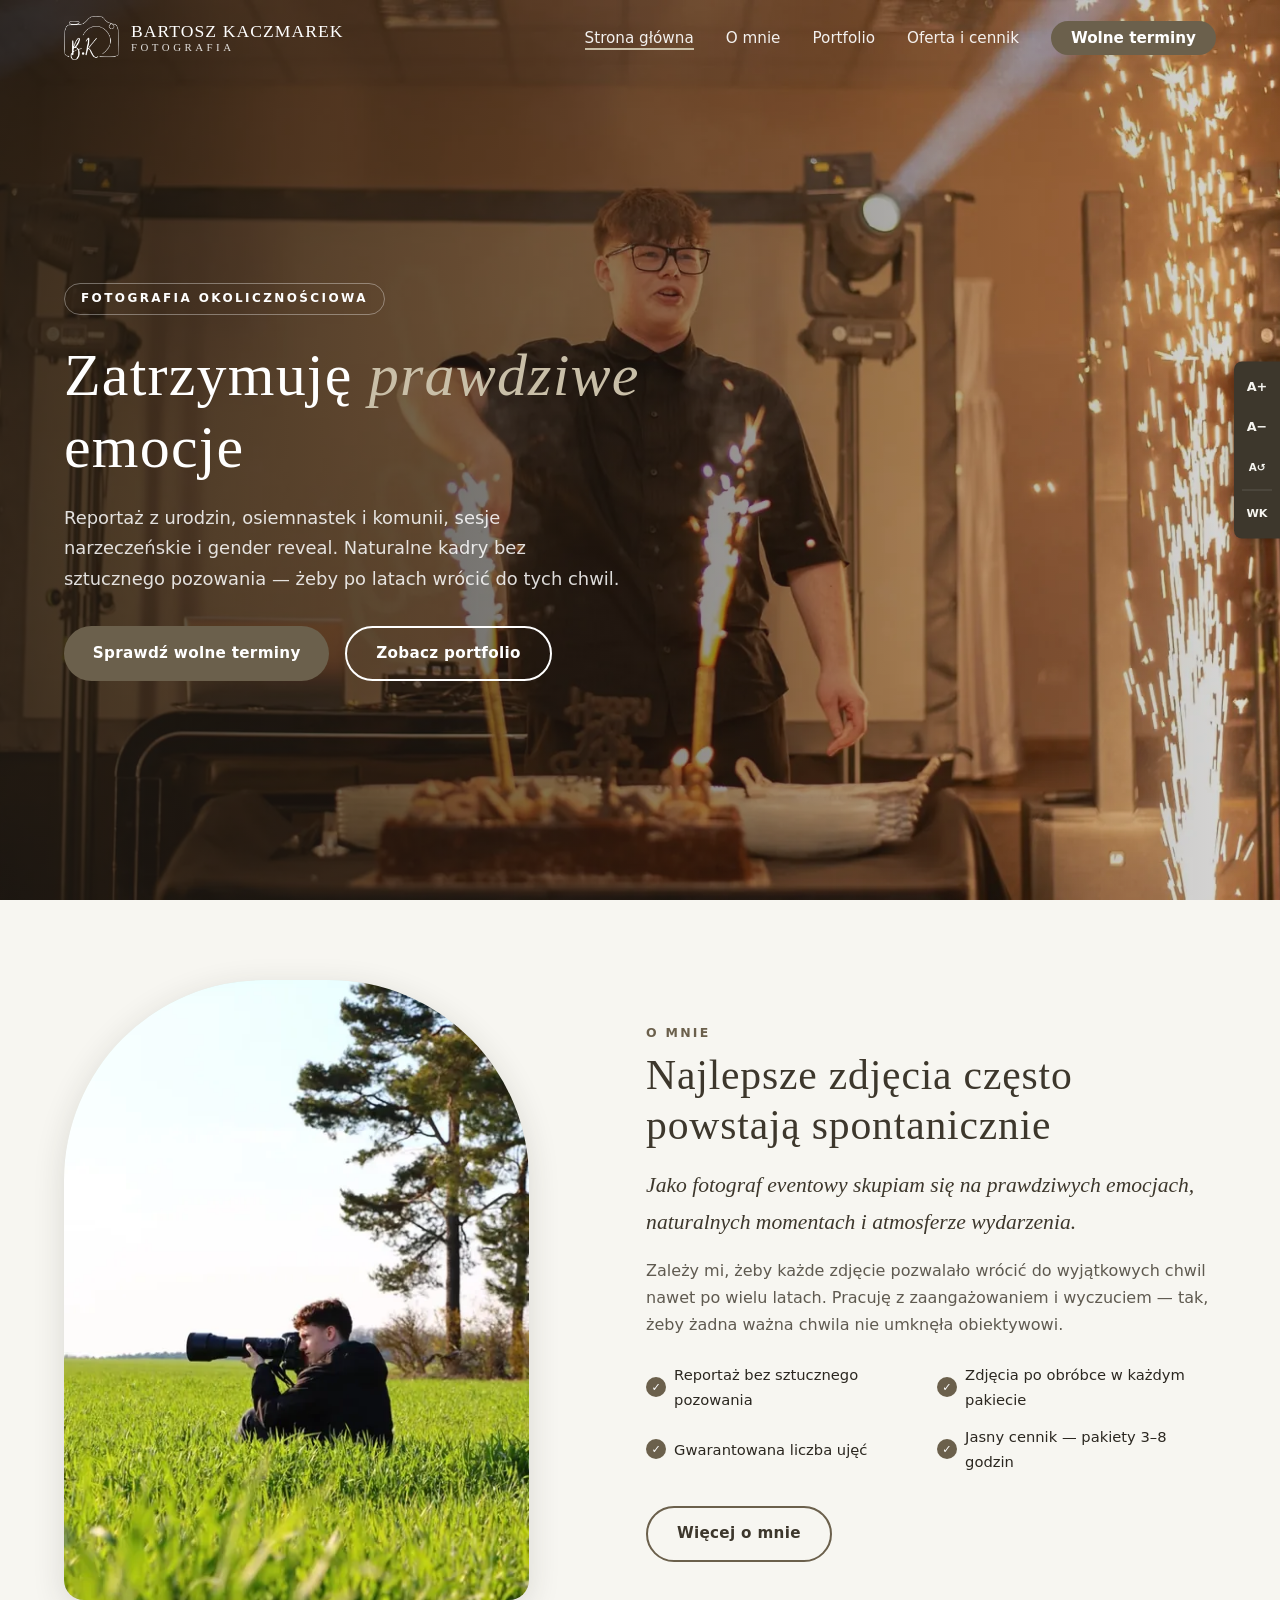
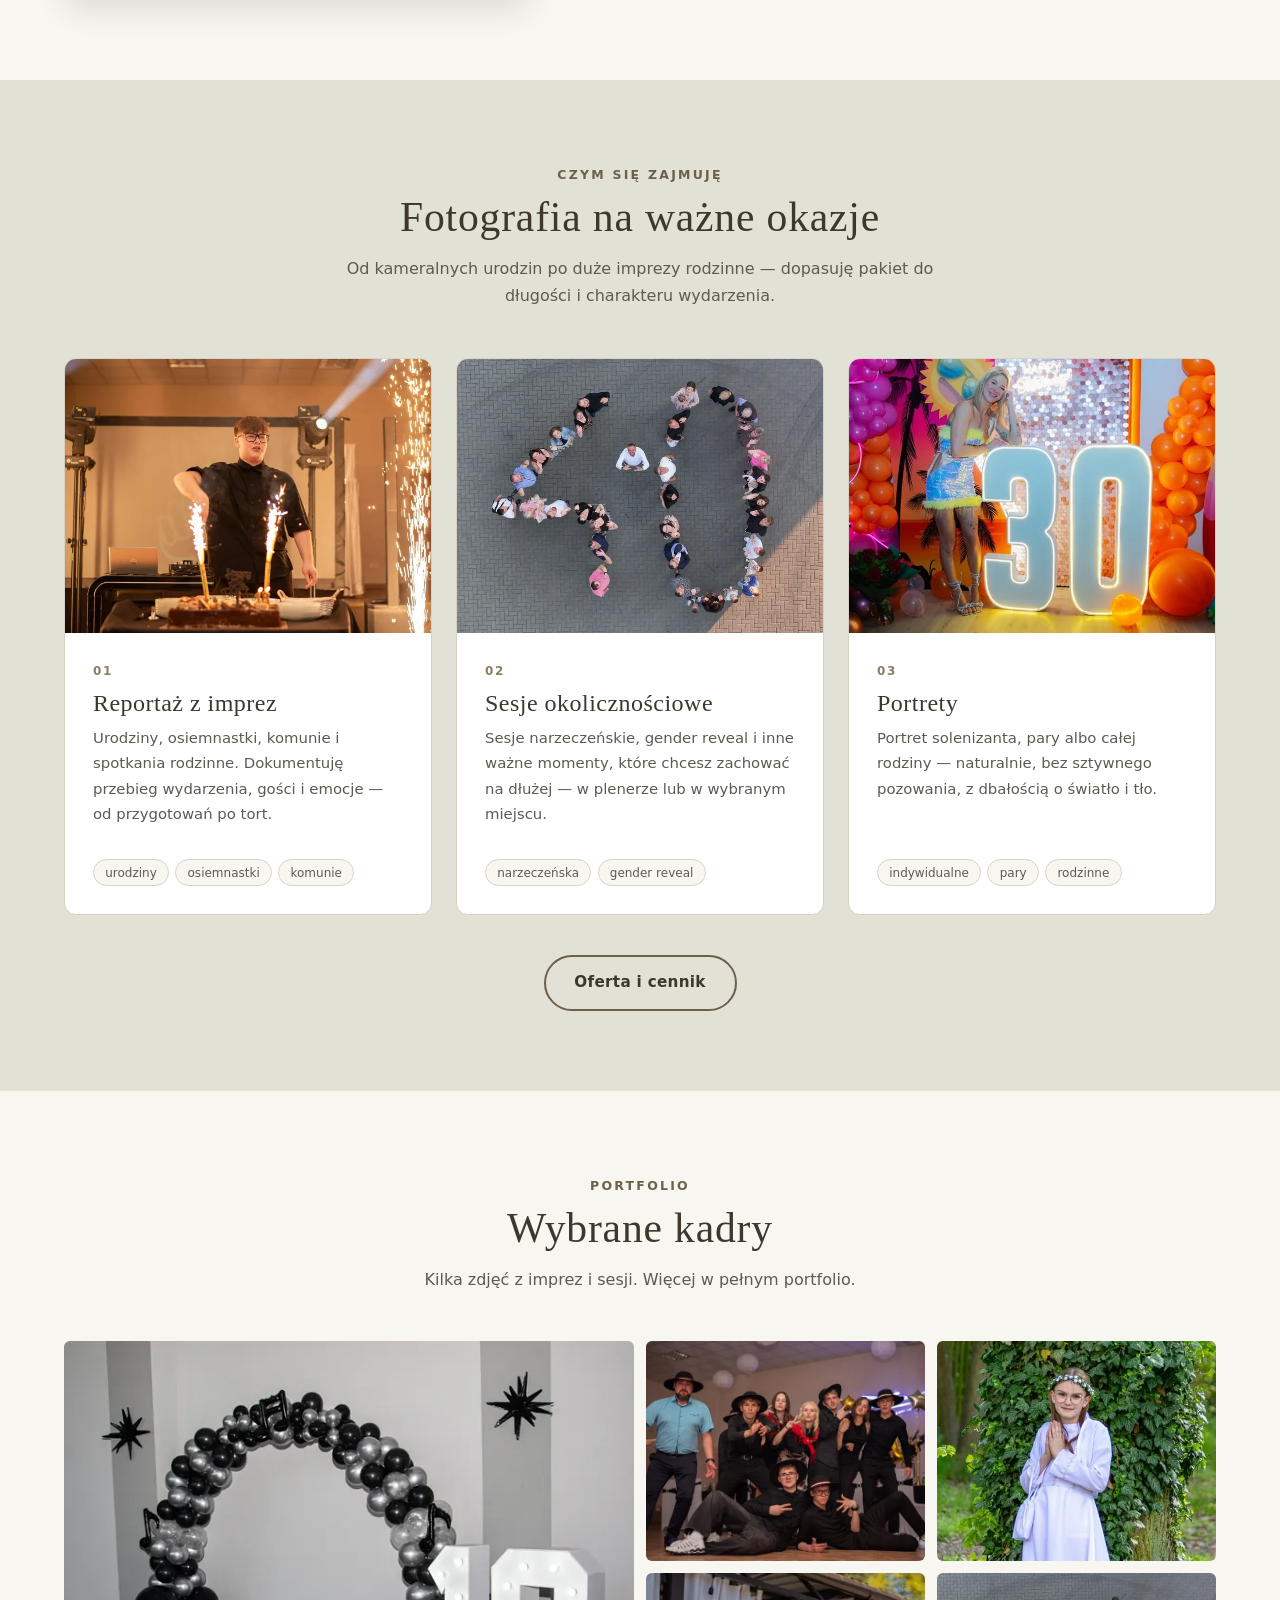
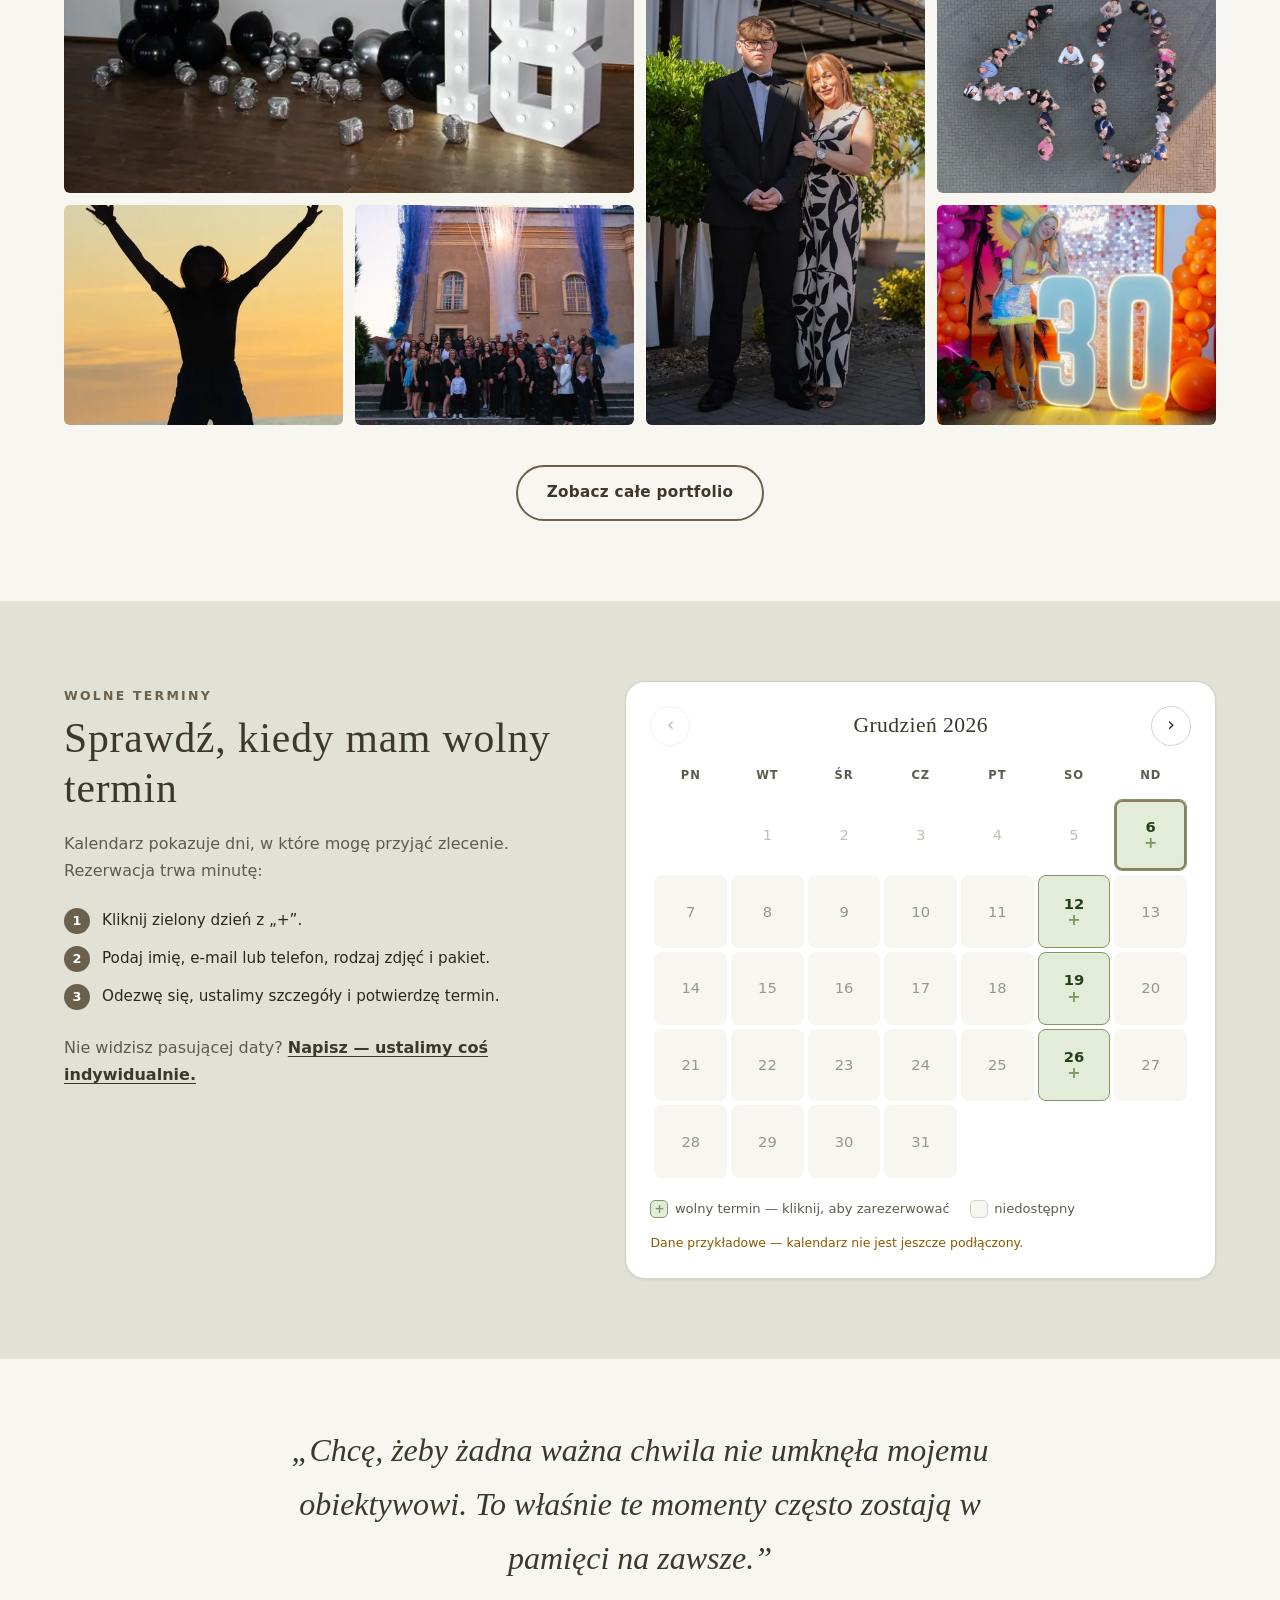
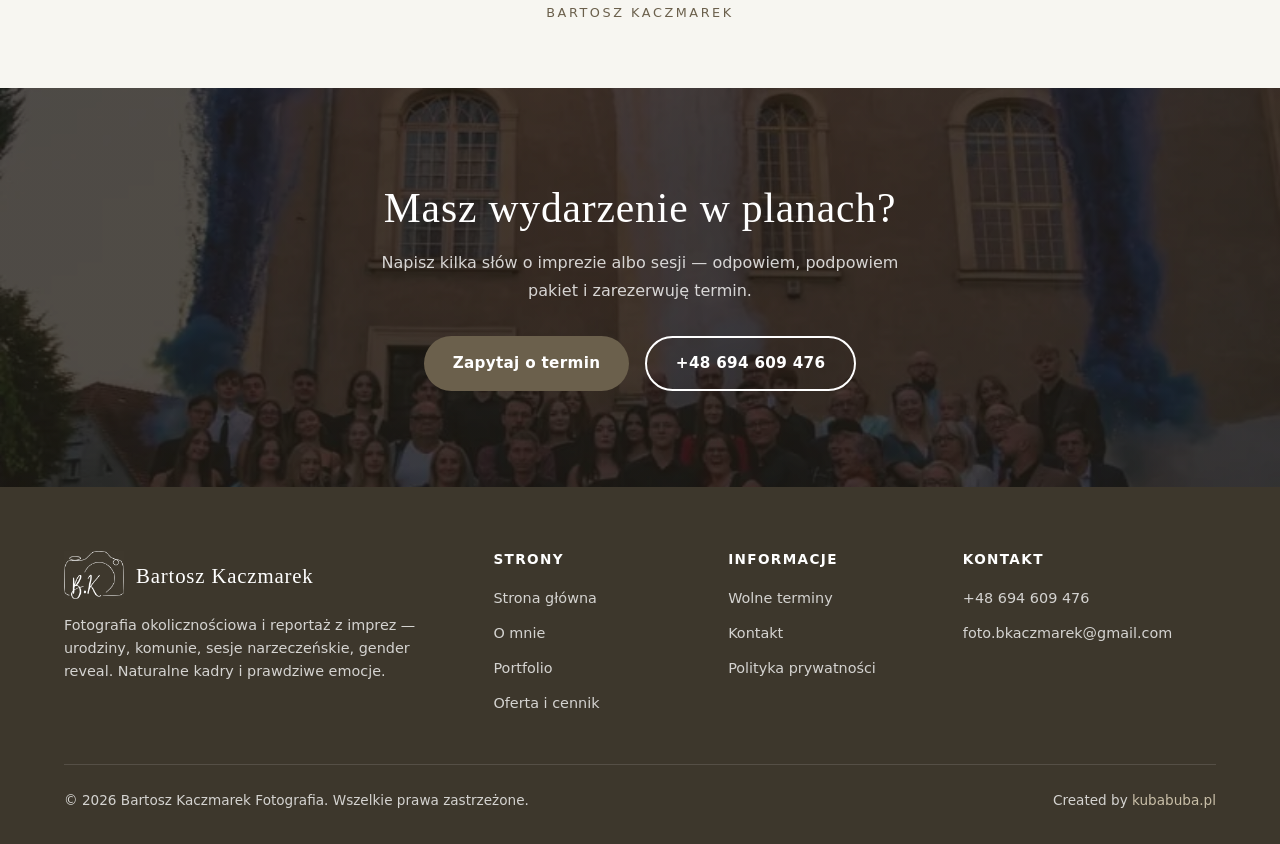
==== commit 29eb2255: "fix: zdjęcie „40” w karcie Sesje okolicznościowe Co-Authored-By: Claude Opus 5.5 <noreply@anthropic." ====
--- a/index.html
+++ b/index.html
@@ -96,8 +96,7 @@
             </div>
           </article>
           <article class="service-card reveal" data-delay="100">
-            <!-- TODO: zdjęcie do „Sesji okolicznościowych” — Kuba poprosi Bartka o inne ujęcie -->
-            <div class="service-photo service-photo--empty" aria-hidden="true"></div>
+            <div class="service-photo"><img src="assets/img/portfolio/czterdziestka-z-gory-sm.webp" alt="Goście ułożeni w liczbę 40, zdjęcie z góry" width="720" height="576" loading="lazy"></div>
             <div class="service-body">
               <div class="service-num">02</div>
               <h3>Sesje okolicznościowe</h3>
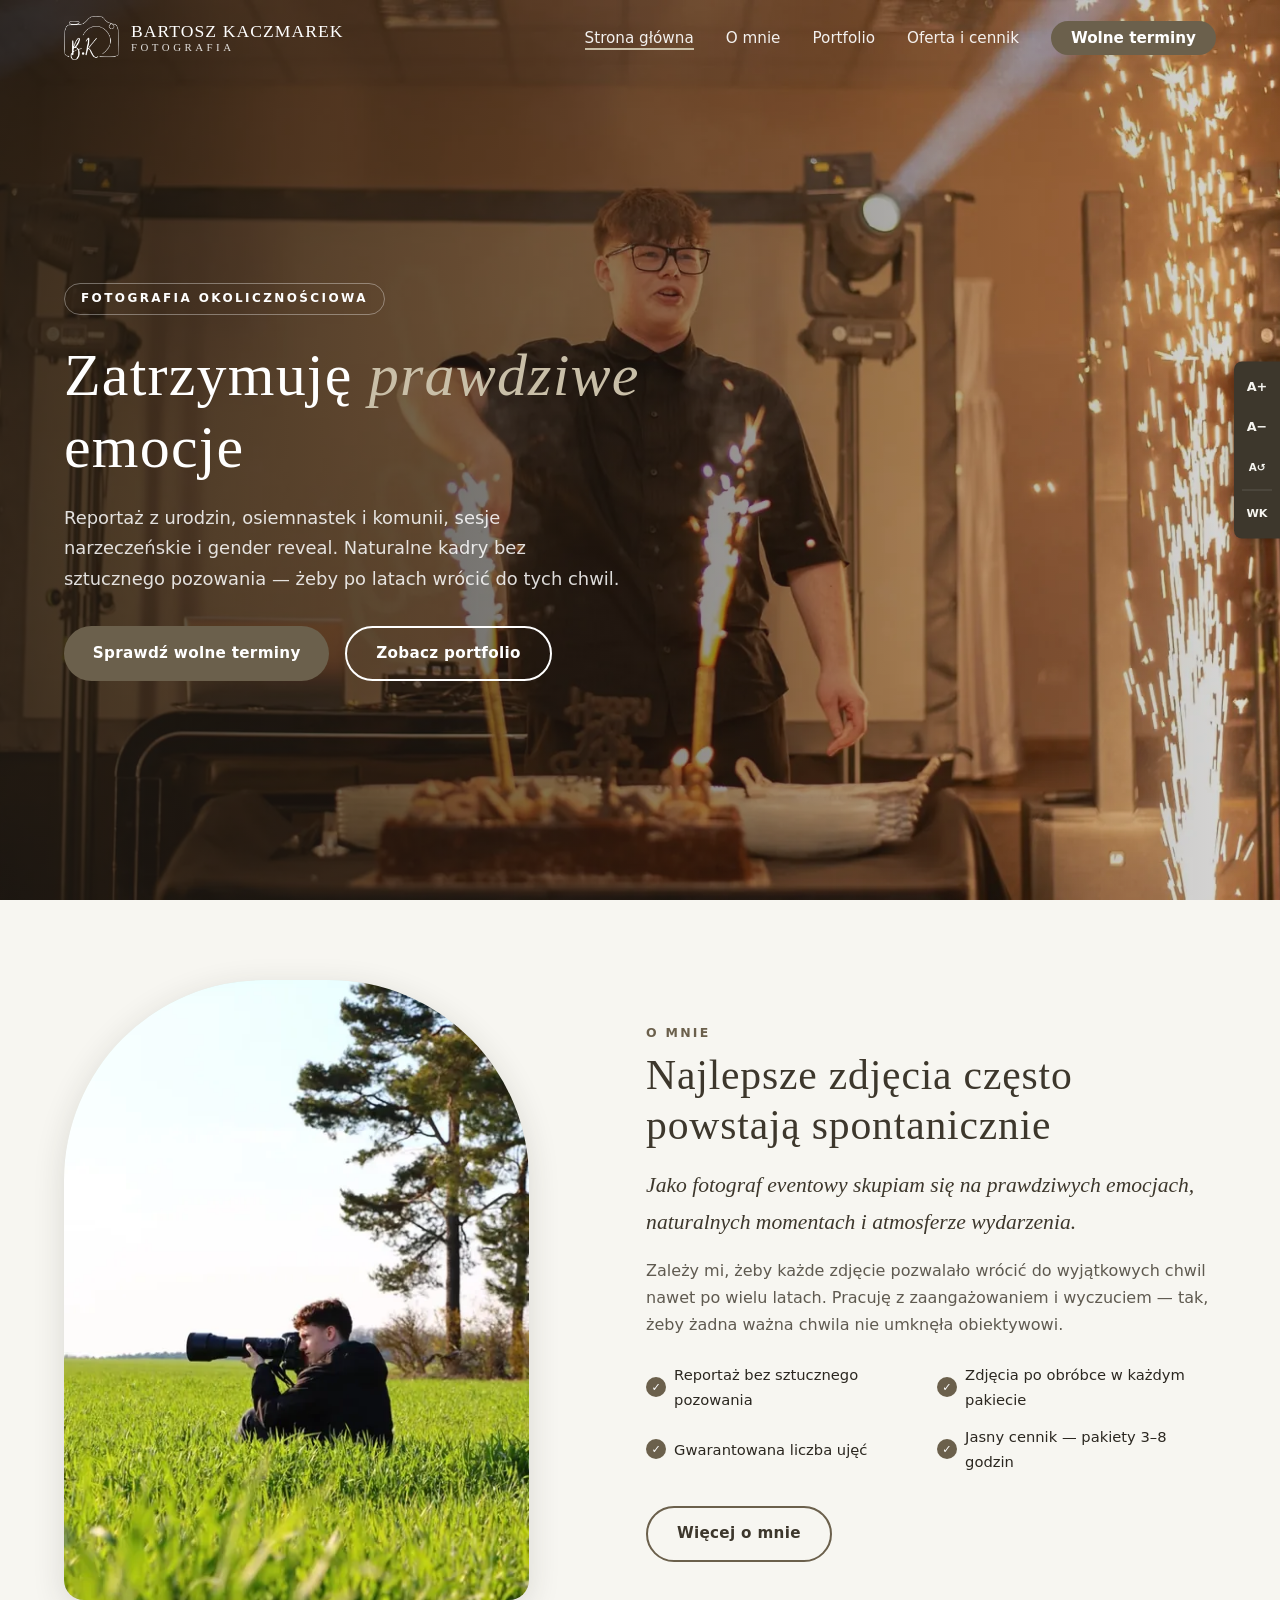
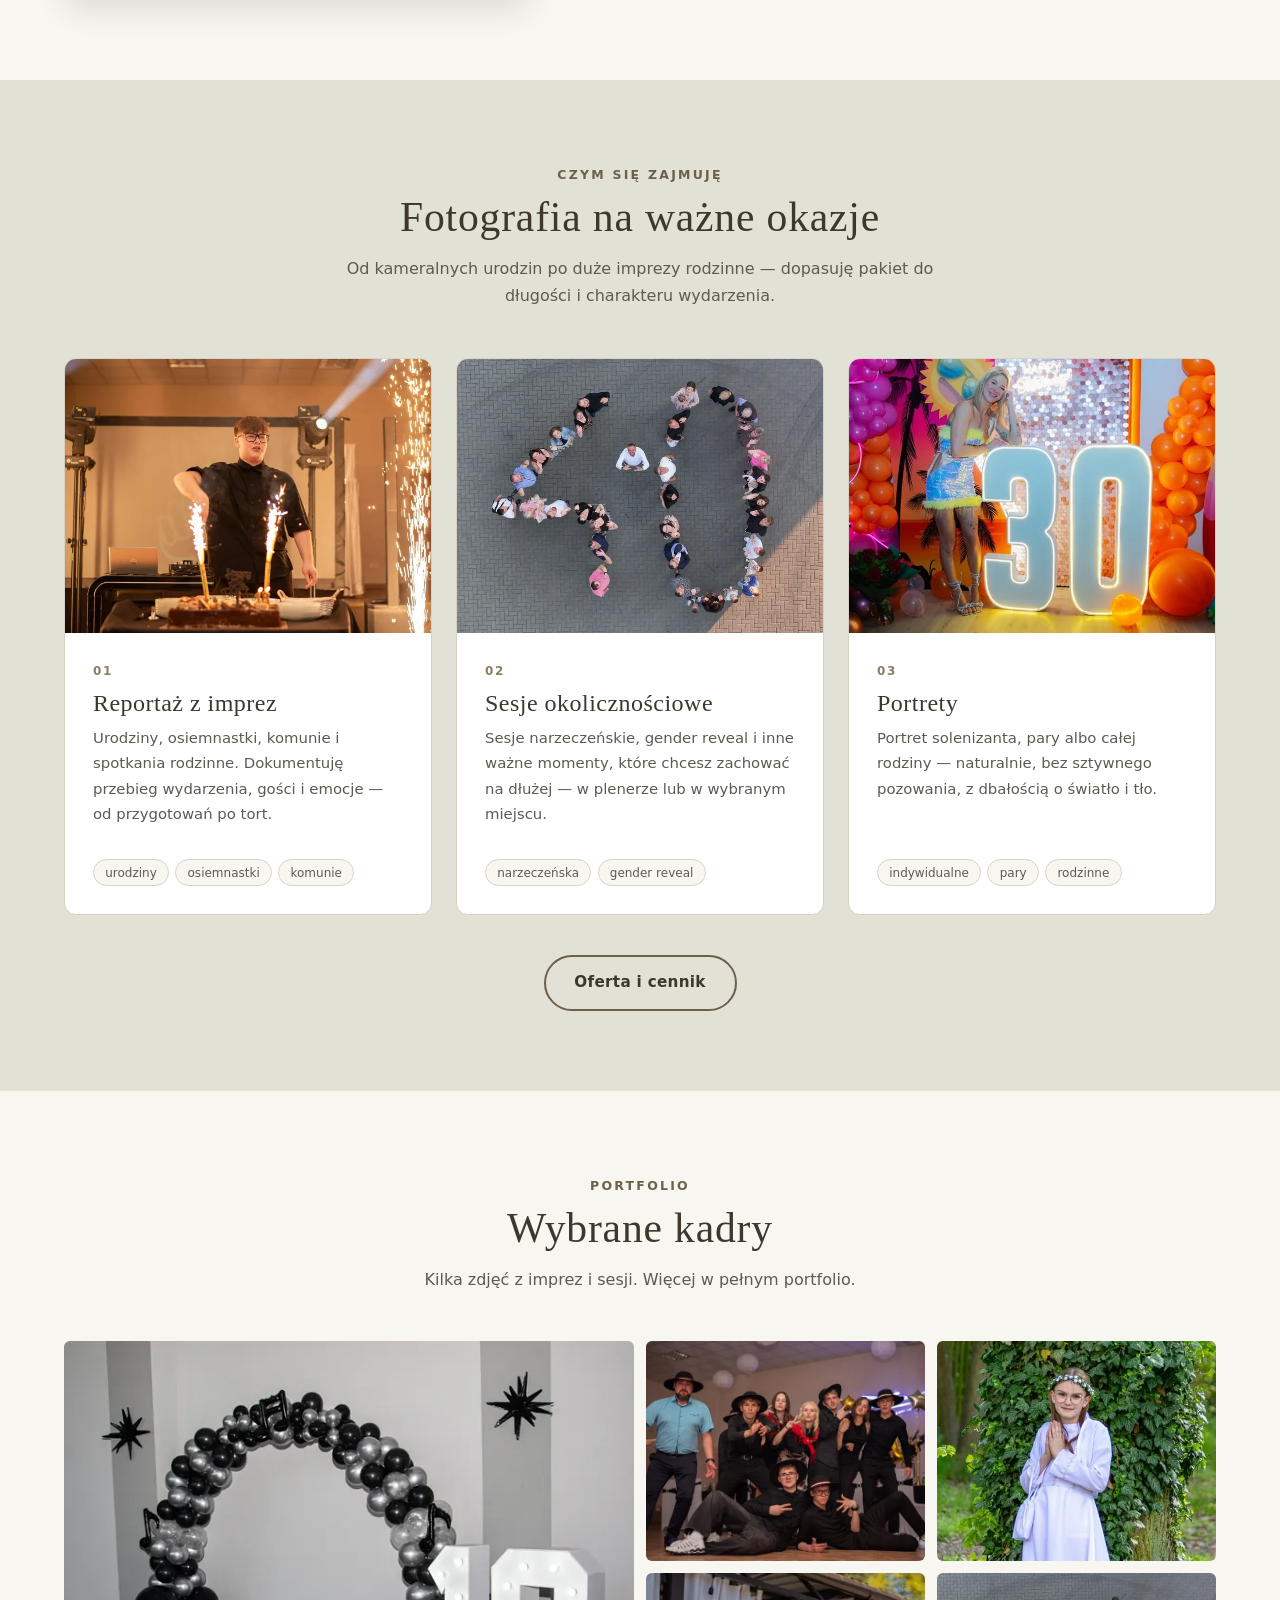
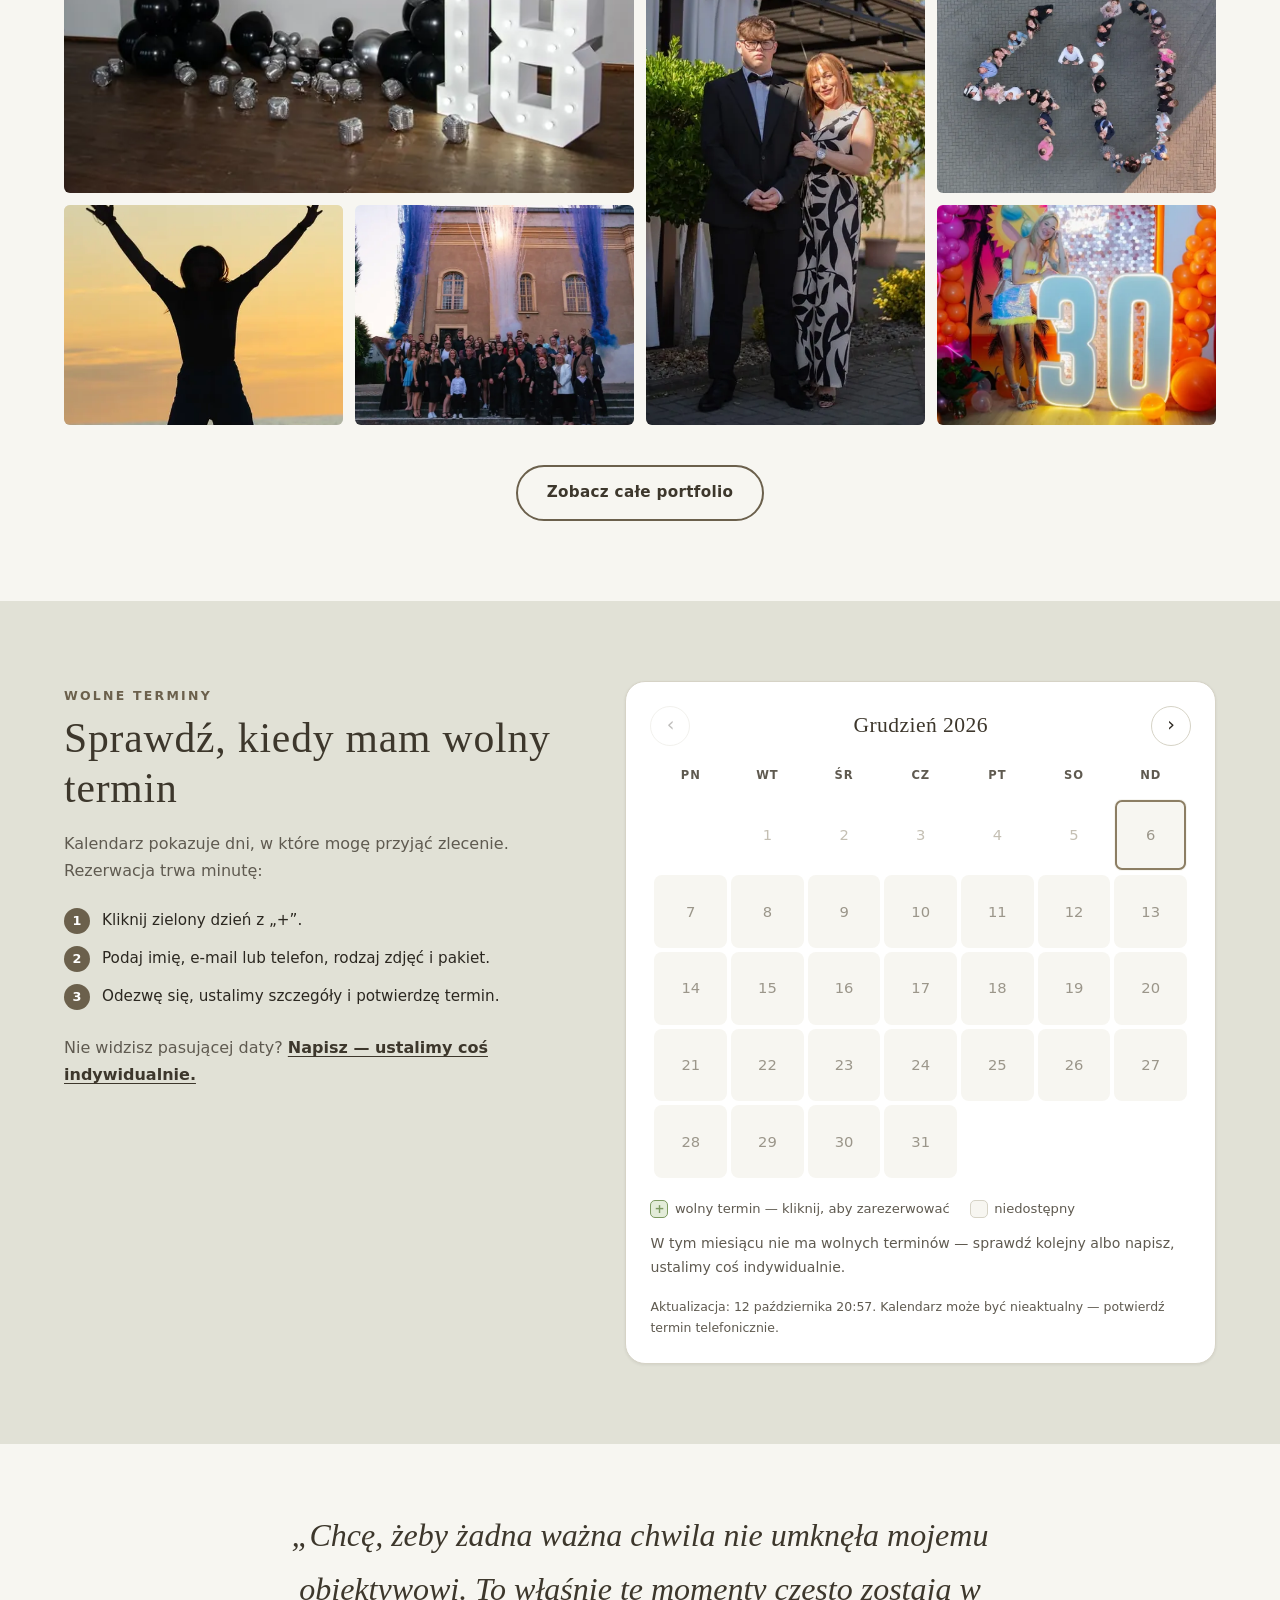
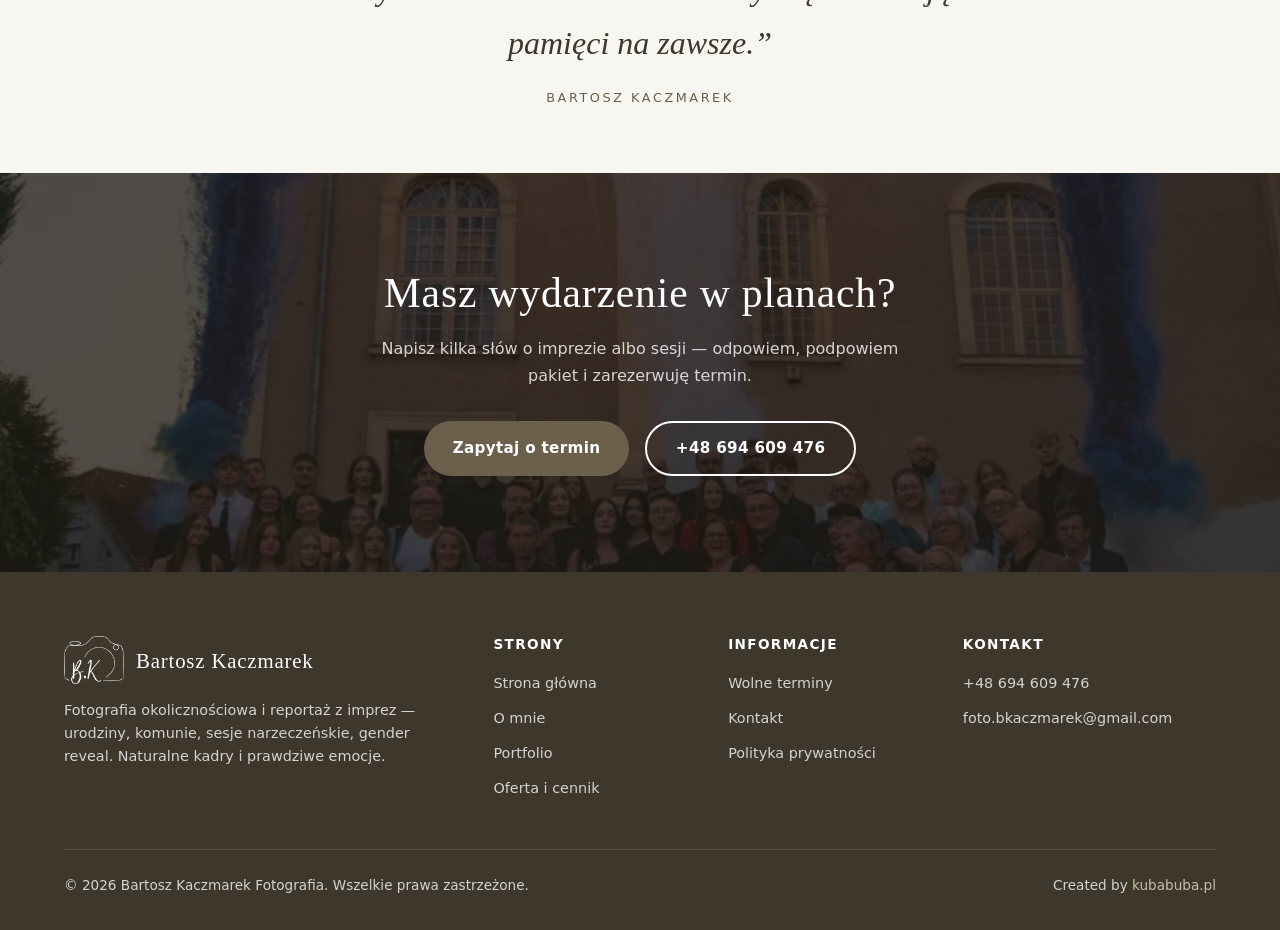
==== commit 7c02c30e: "fix: zdjęcie mamy z synem — poprawione opisy i nazwy plików Co-Authored-By: Claude Opus 5.5 <noreply" ====
--- a/index.html
+++ b/index.html
@@ -132,7 +132,7 @@
           <a href="portfolio.html#wydarzenia"><img src="assets/img/portfolio/osiemnastka-dekoracje-sm.webp" alt="Dekoracja balonowa i podświetlany napis 18 na osiemnastce" width="720" height="480" loading="lazy"></a>
           <a href="portfolio.html#wydarzenia"><img src="assets/img/portfolio/impreza-tematyczna-sm.webp" alt="Goście w kapeluszach na imprezie tematycznej" width="720" height="480" loading="lazy"></a>
           <a href="portfolio.html#portrety"><img src="assets/img/portfolio/komunia-portret-sm.webp" alt="Dziewczynka w stroju komunijnym na tle bluszczu" width="480" height="720" loading="lazy" class="img-top"></a>
-          <a href="portfolio.html#portrety"><img src="assets/img/portfolio/para-portret-sm.webp" alt="Para w eleganckich strojach" width="481" height="720" loading="lazy" class="img-top"></a>
+          <a href="portfolio.html#portrety"><img src="assets/img/portfolio/mama-z-synem-sm.webp" alt="Mama z synem w eleganckich strojach" width="481" height="720" loading="lazy" class="img-top"></a>
           <a href="portfolio.html#z-gory"><img src="assets/img/portfolio/czterdziestka-z-gory-sm.webp" alt="Goście ułożeni w liczbę 40, zdjęcie z góry" width="720" height="576" loading="lazy"></a>
           <a href="portfolio.html#plener"><img src="assets/img/portfolio/plener-zachod-slonca-sm.webp" alt="Sylwetka na plaży o zachodzie słońca" width="480" height="720" loading="lazy" class="img-top"></a>
           <a href="portfolio.html#wydarzenia"><img src="assets/img/portfolio/zdjecie-grupowe-sm.webp" alt="Zdjęcie grupowe gości przed budynkiem" width="720" height="576" loading="lazy"></a>
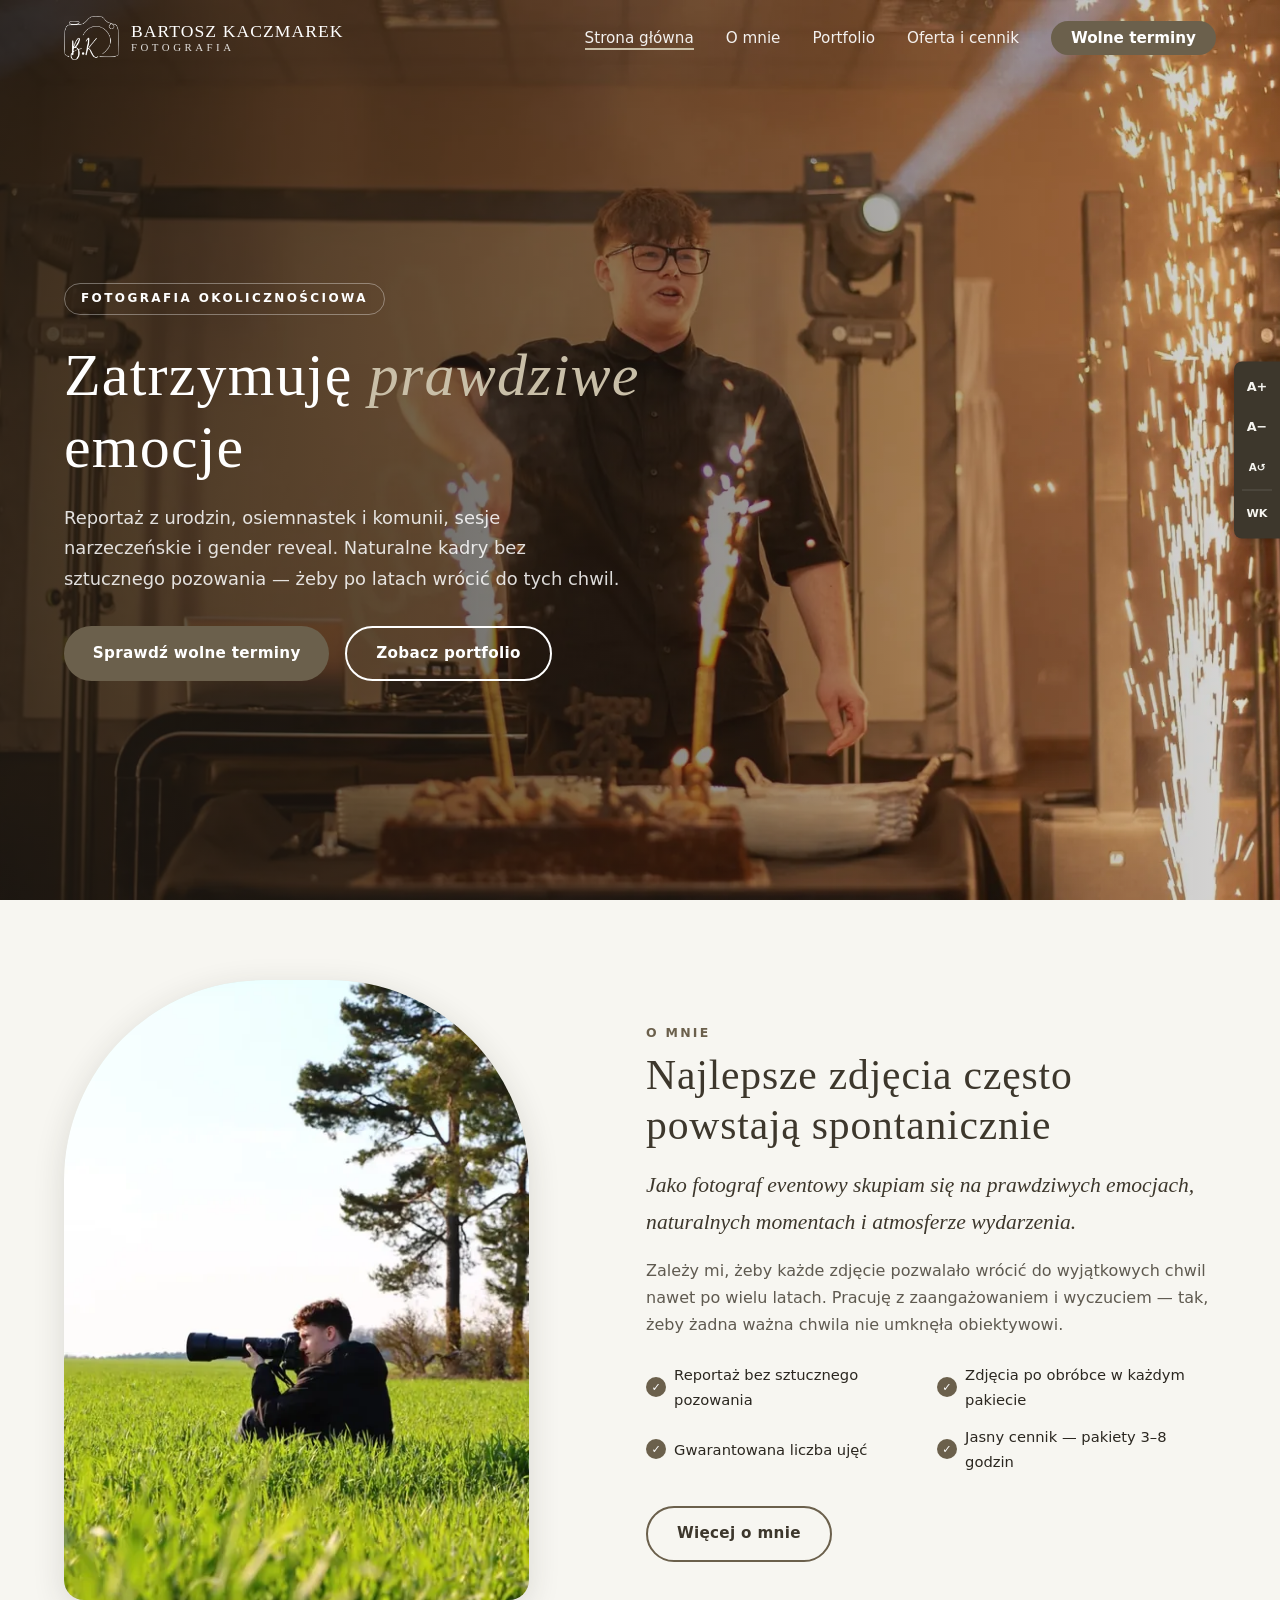
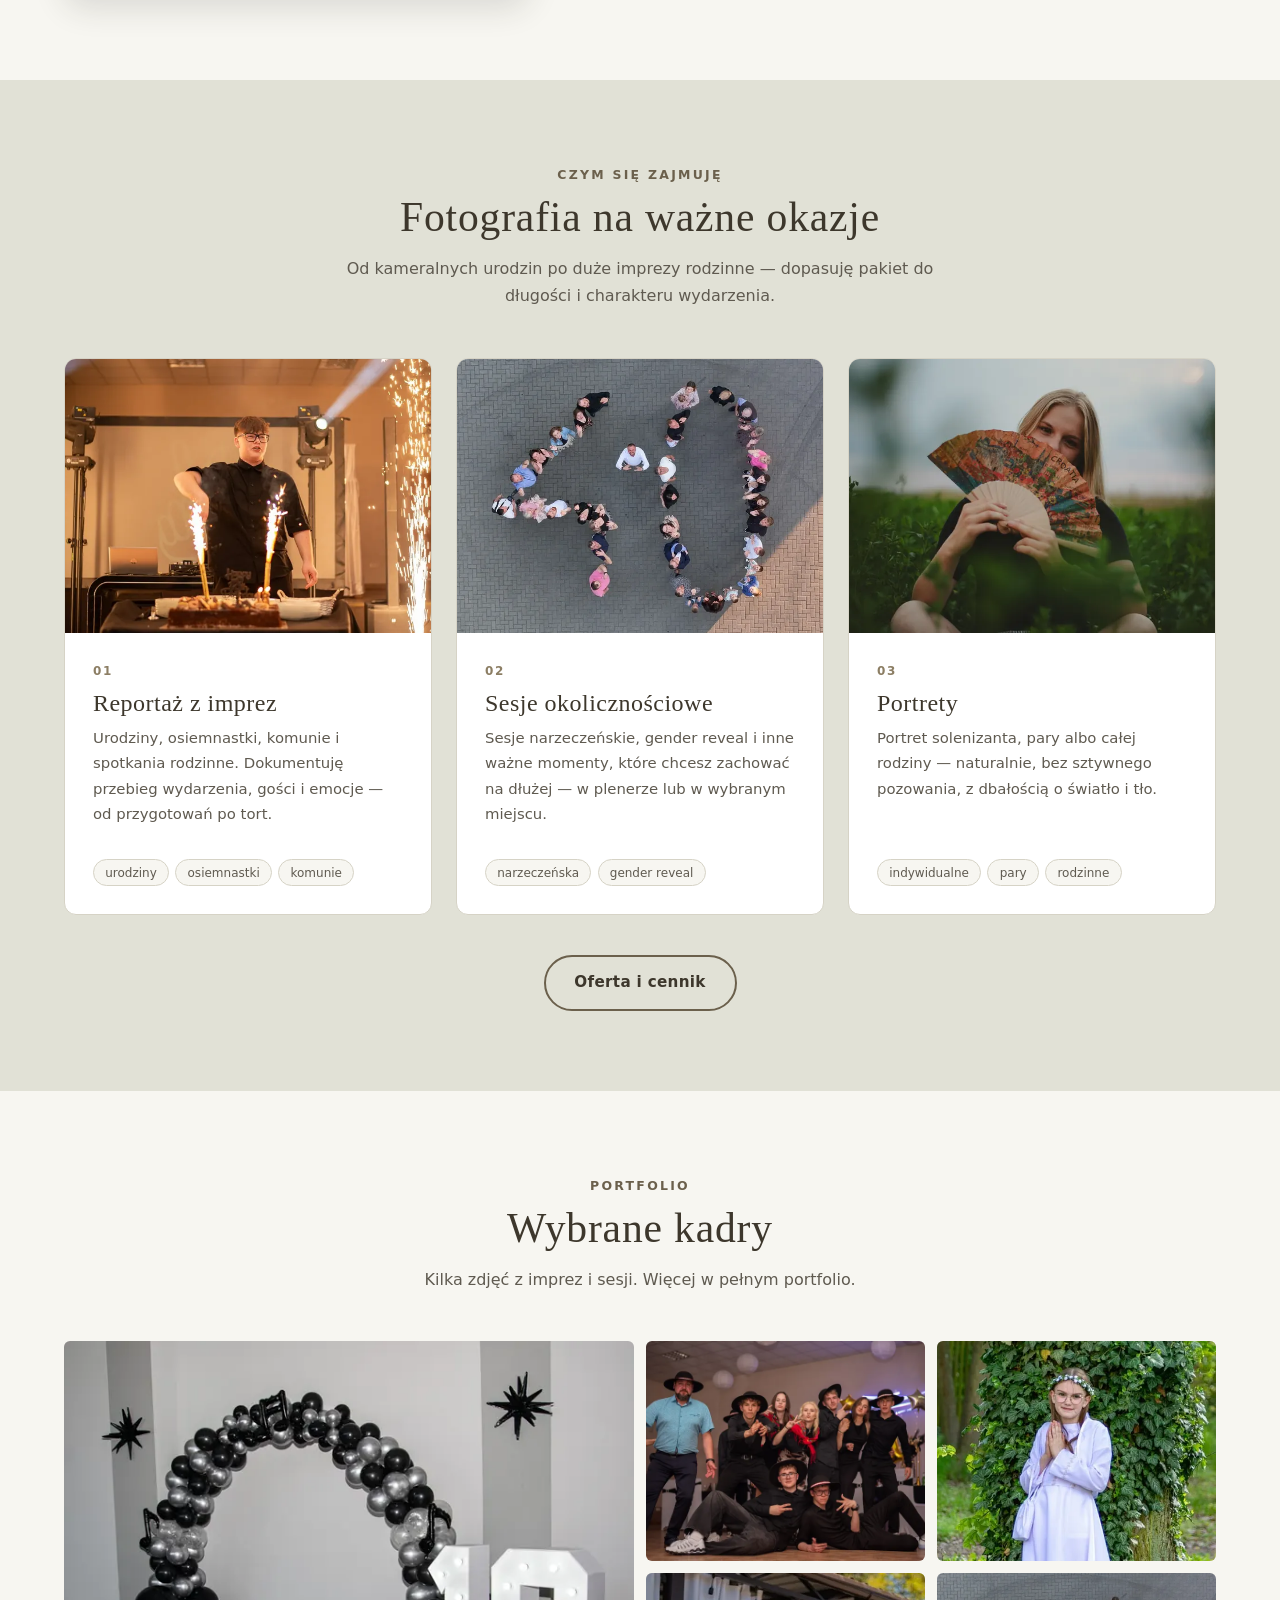
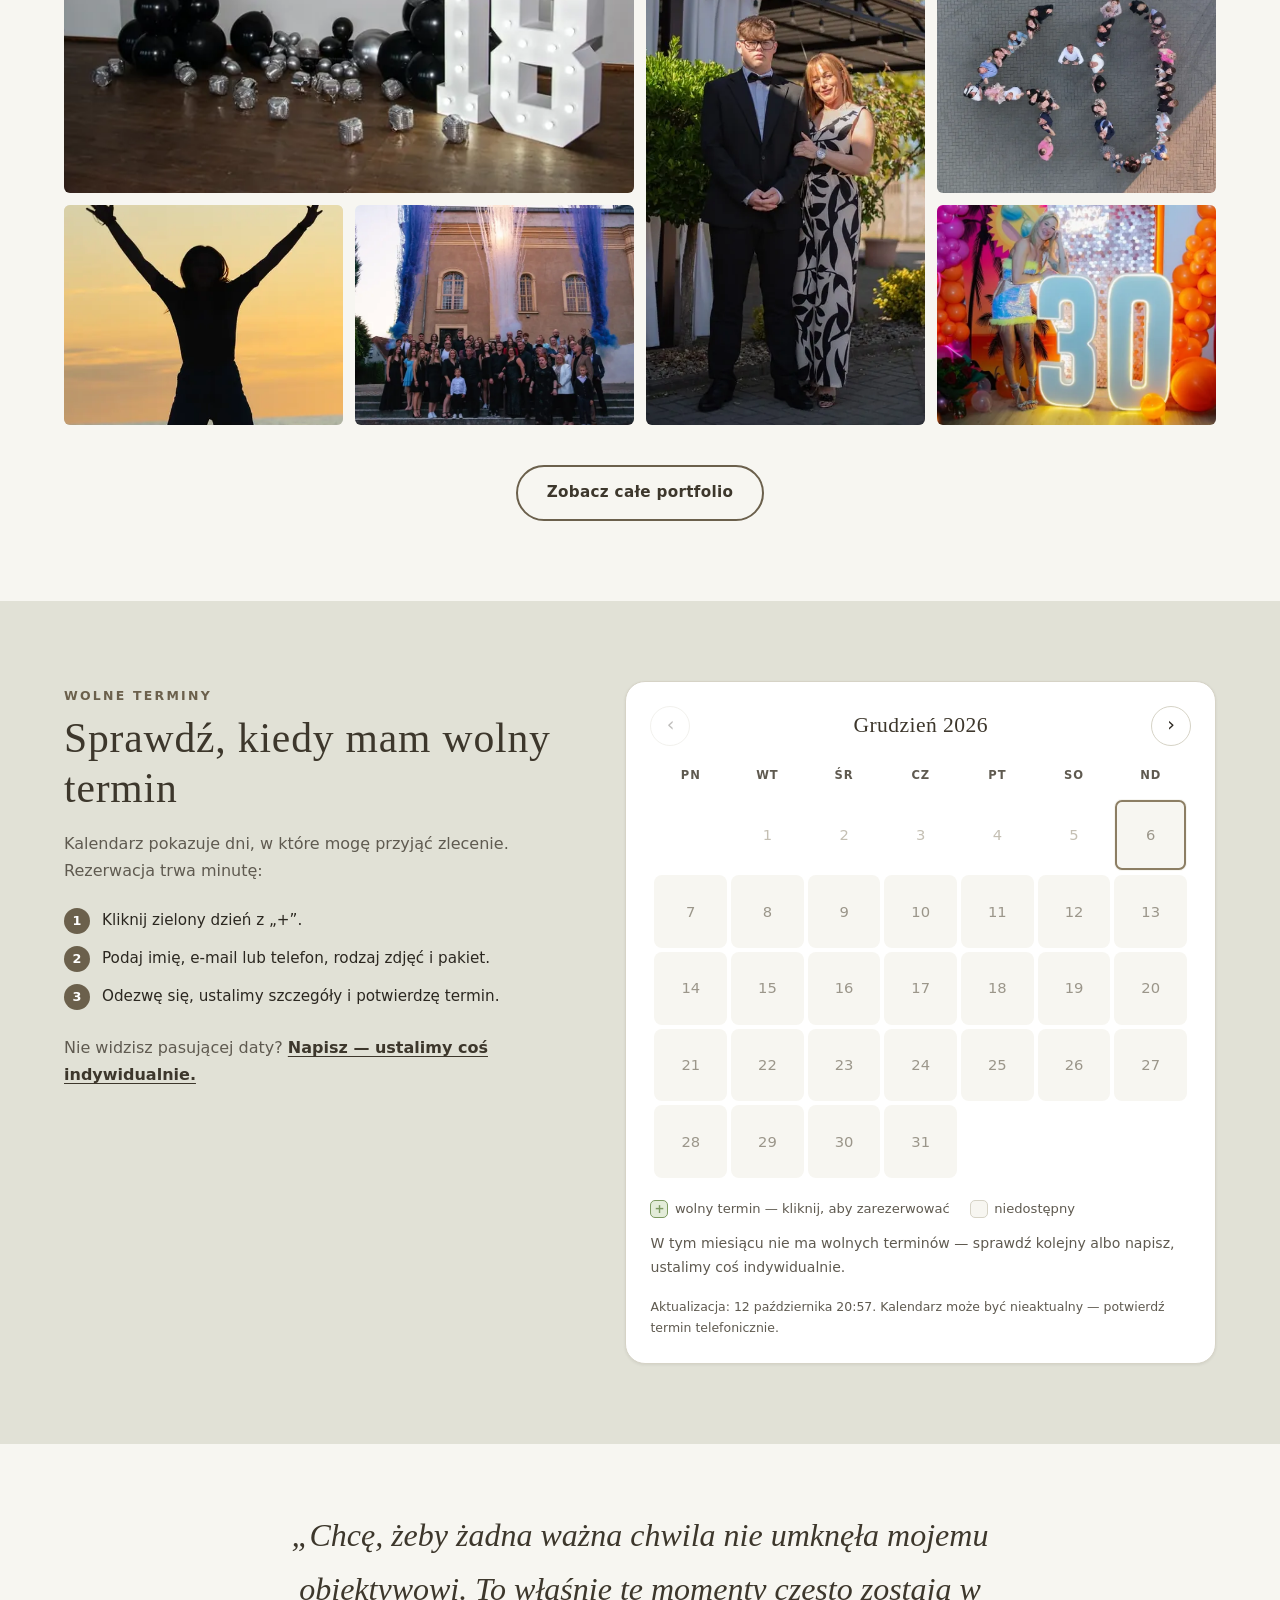
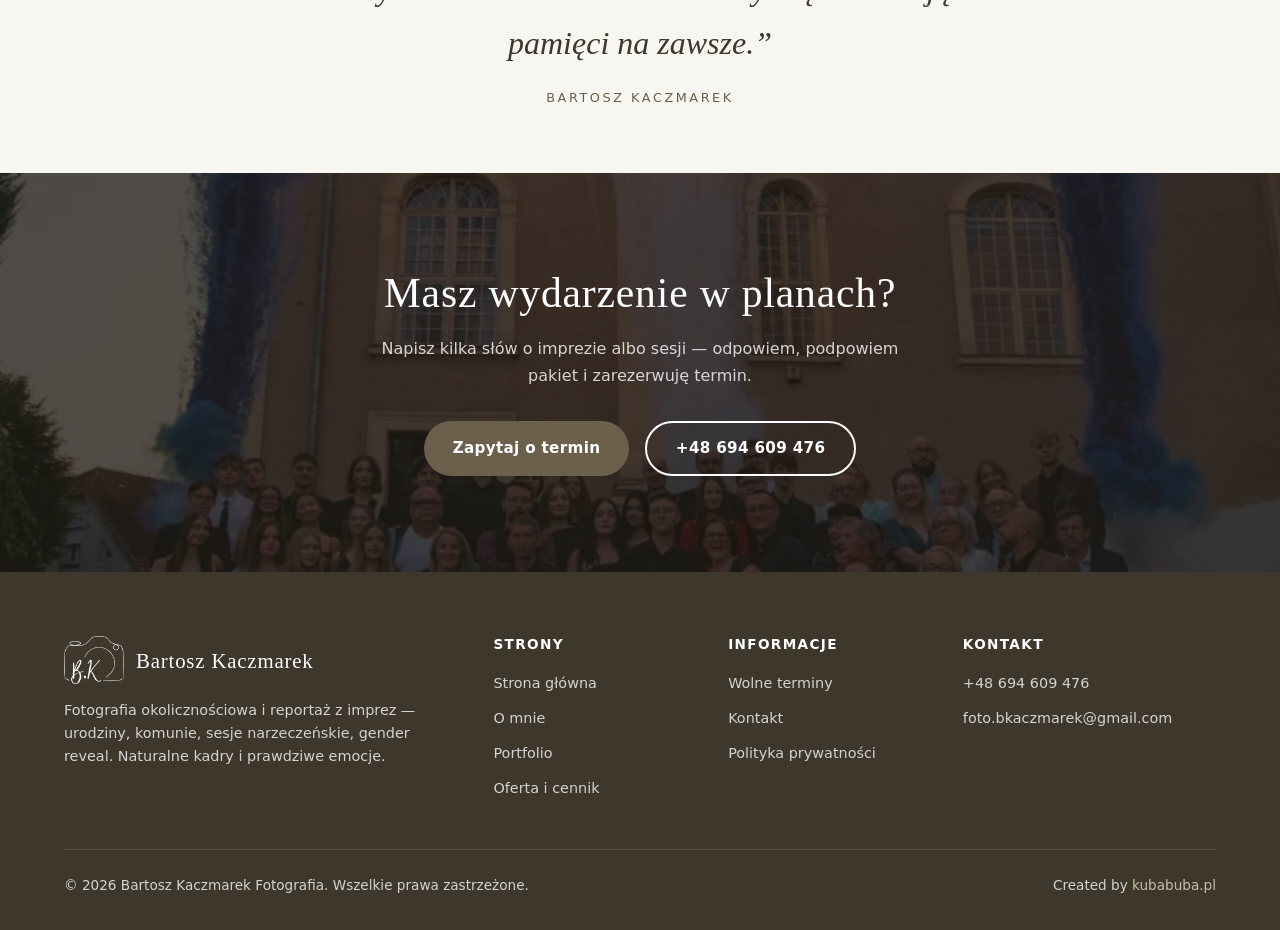
==== commit 20066237: "feat: zdjęcie z wachlarzem w karcie Portrety na stronie głównej Co-Authored-By: Claude Opus 5.5 <nor" ====
--- a/index.html
+++ b/index.html
@@ -105,7 +105,7 @@
             </div>
           </article>
           <article class="service-card reveal" data-delay="200">
-            <div class="service-photo"><img src="assets/img/portfolio/trzydziestka-portret-sm.webp" alt="Kobieta pozuje przy dekoracji z napisem 30" width="720" height="480" loading="lazy"></div>
+            <div class="service-photo"><img src="assets/img/portfolio/portret-wachlarz-sm.webp" alt="Portret dziewczyny z wachlarzem w plenerze" width="720" height="481" loading="lazy"></div>
             <div class="service-body">
               <div class="service-num">03</div>
               <h3>Portrety</h3>
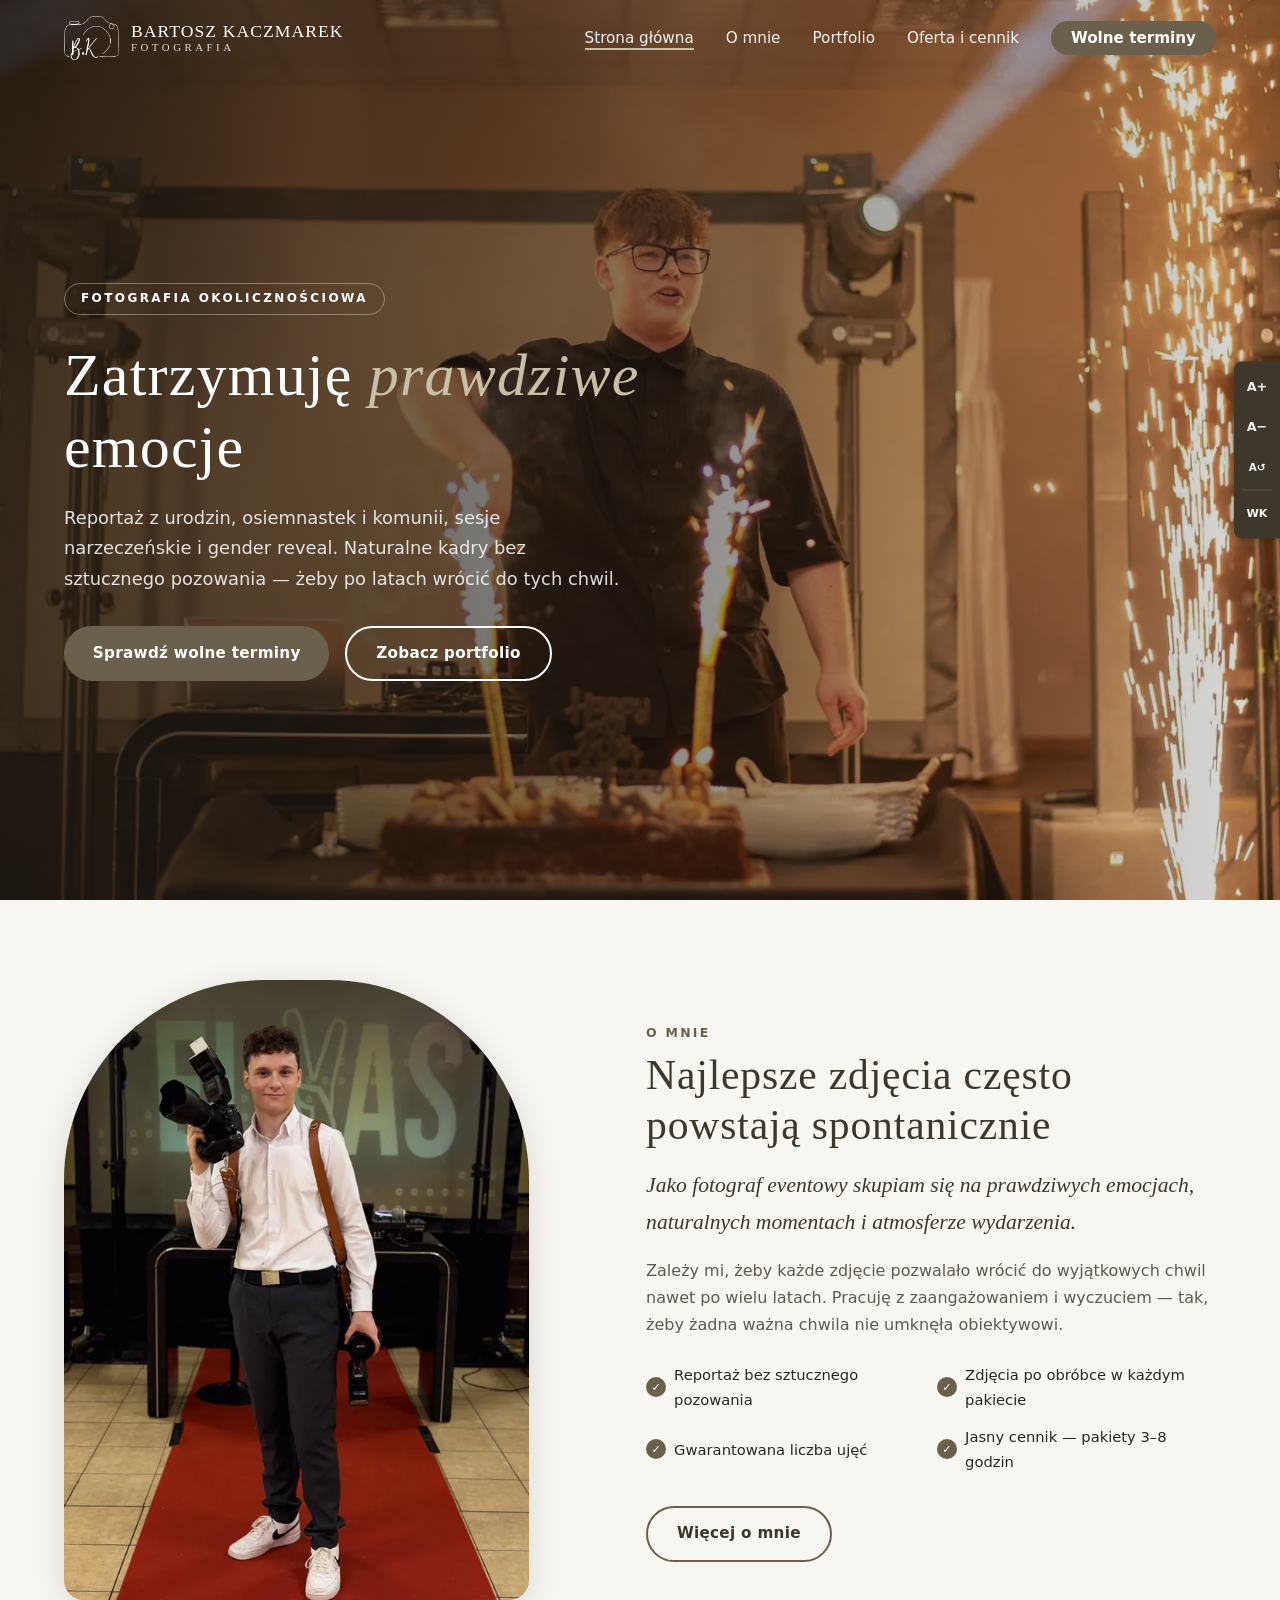
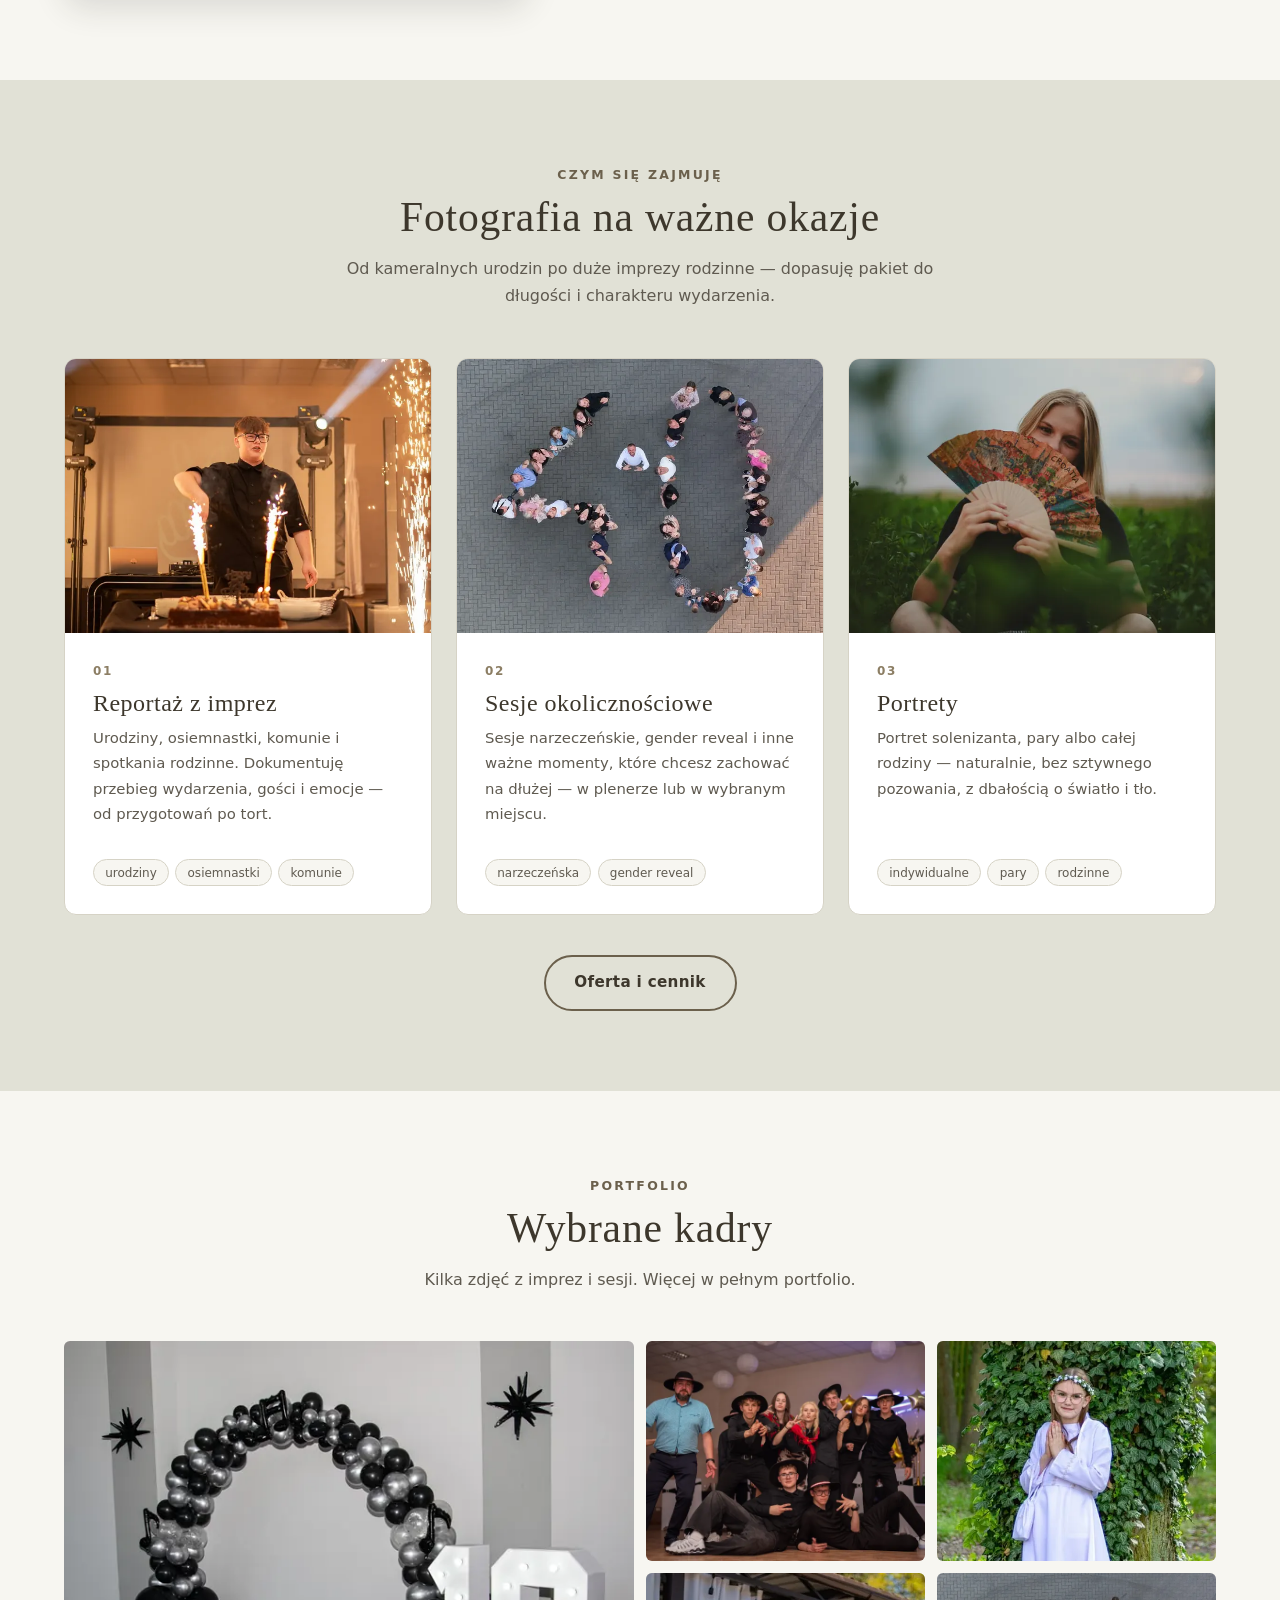
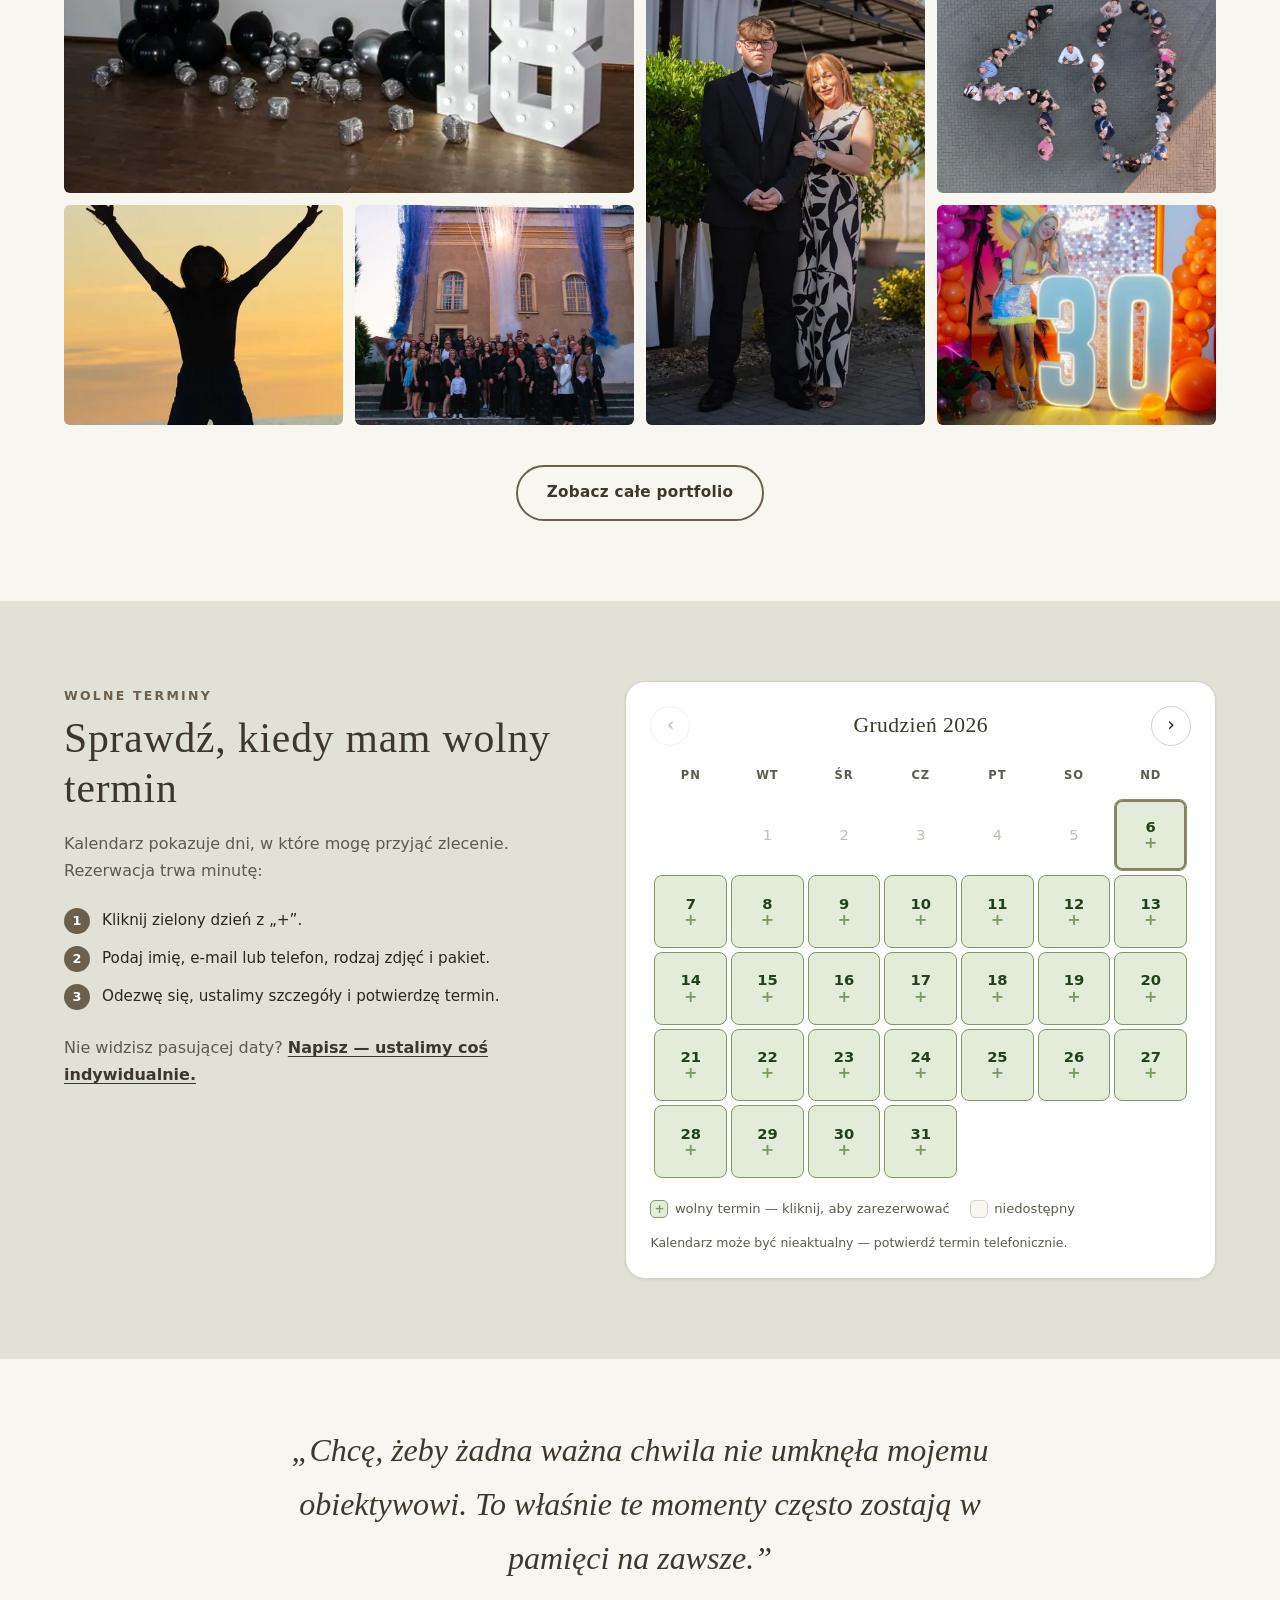
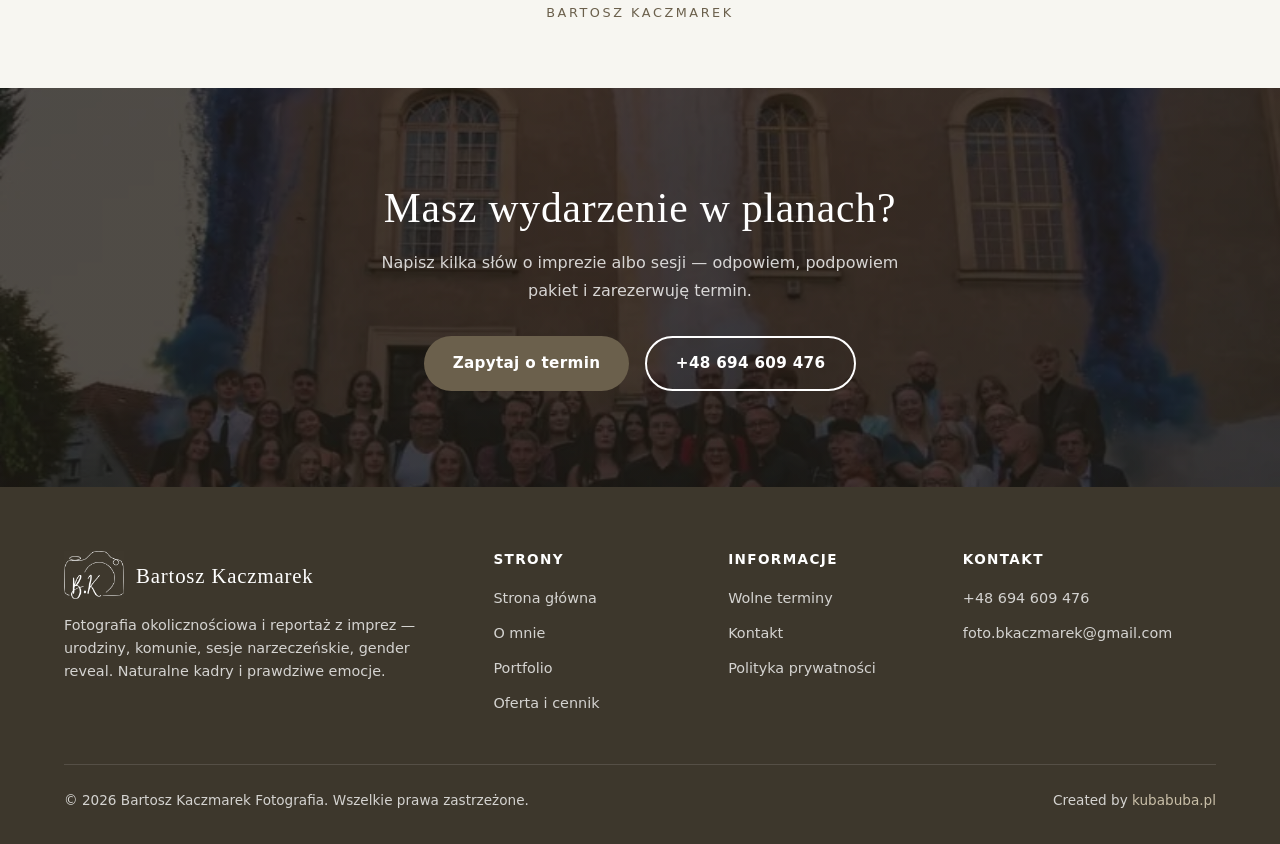
==== commit 575bebca: "feat: nowe zdjęcie Bartka w sekcji i na stronie O mnie Co-Authored-By: Claude Opus 5.5 <noreply@anth" ====
--- a/index.html
+++ b/index.html
@@ -58,7 +58,7 @@
       <div class="container">
         <div class="about-grid">
           <div class="about-image reveal-left">
-            <img src="assets/img/portfolio/fotograf-w-plenerze-sm.webp" alt="Fotograf z aparatem podczas zdjęć w plenerze" width="480" height="720" loading="lazy">
+            <img src="assets/img/bartek-portret-sm.webp" alt="Bartosz Kaczmarek z aparatami na sali przed imprezą" width="600" height="800" loading="lazy" class="img-top">
           </div>
           <div class="about-content reveal-right">
             <span class="label">O mnie</span>
